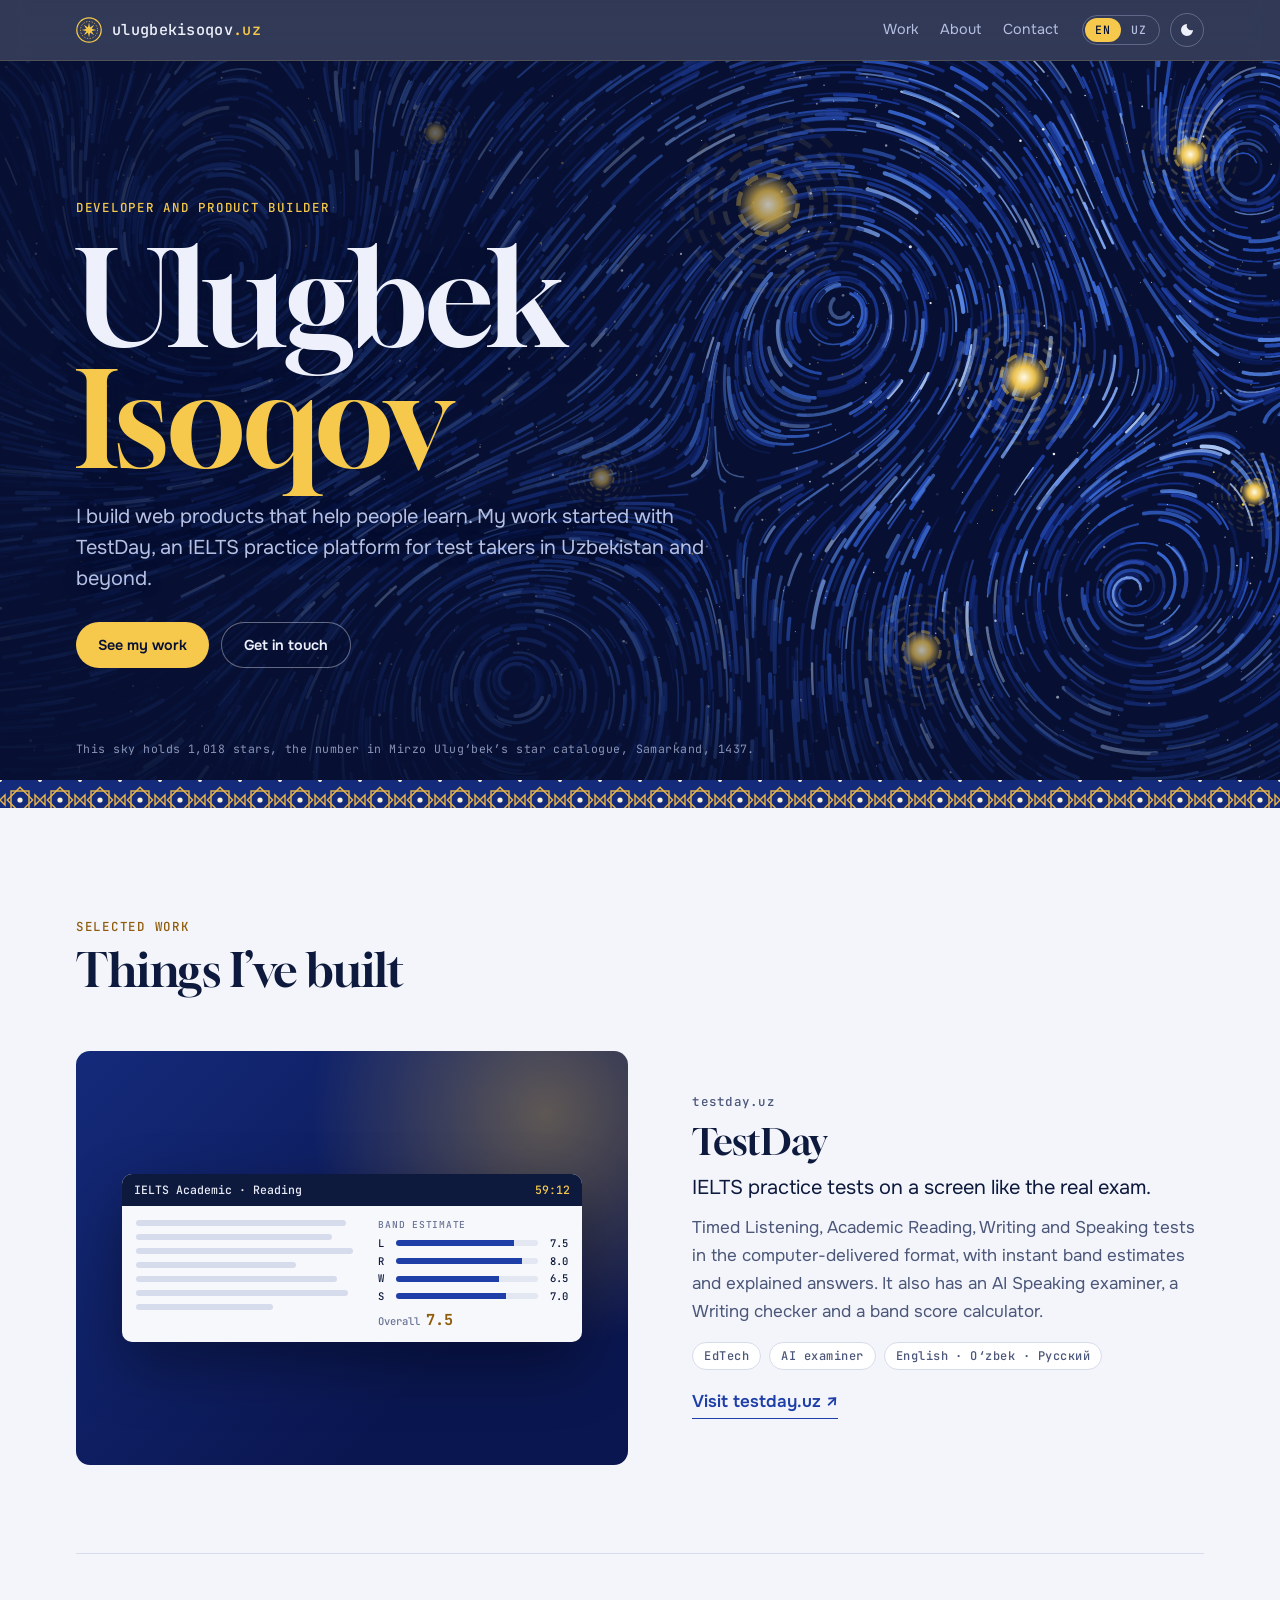
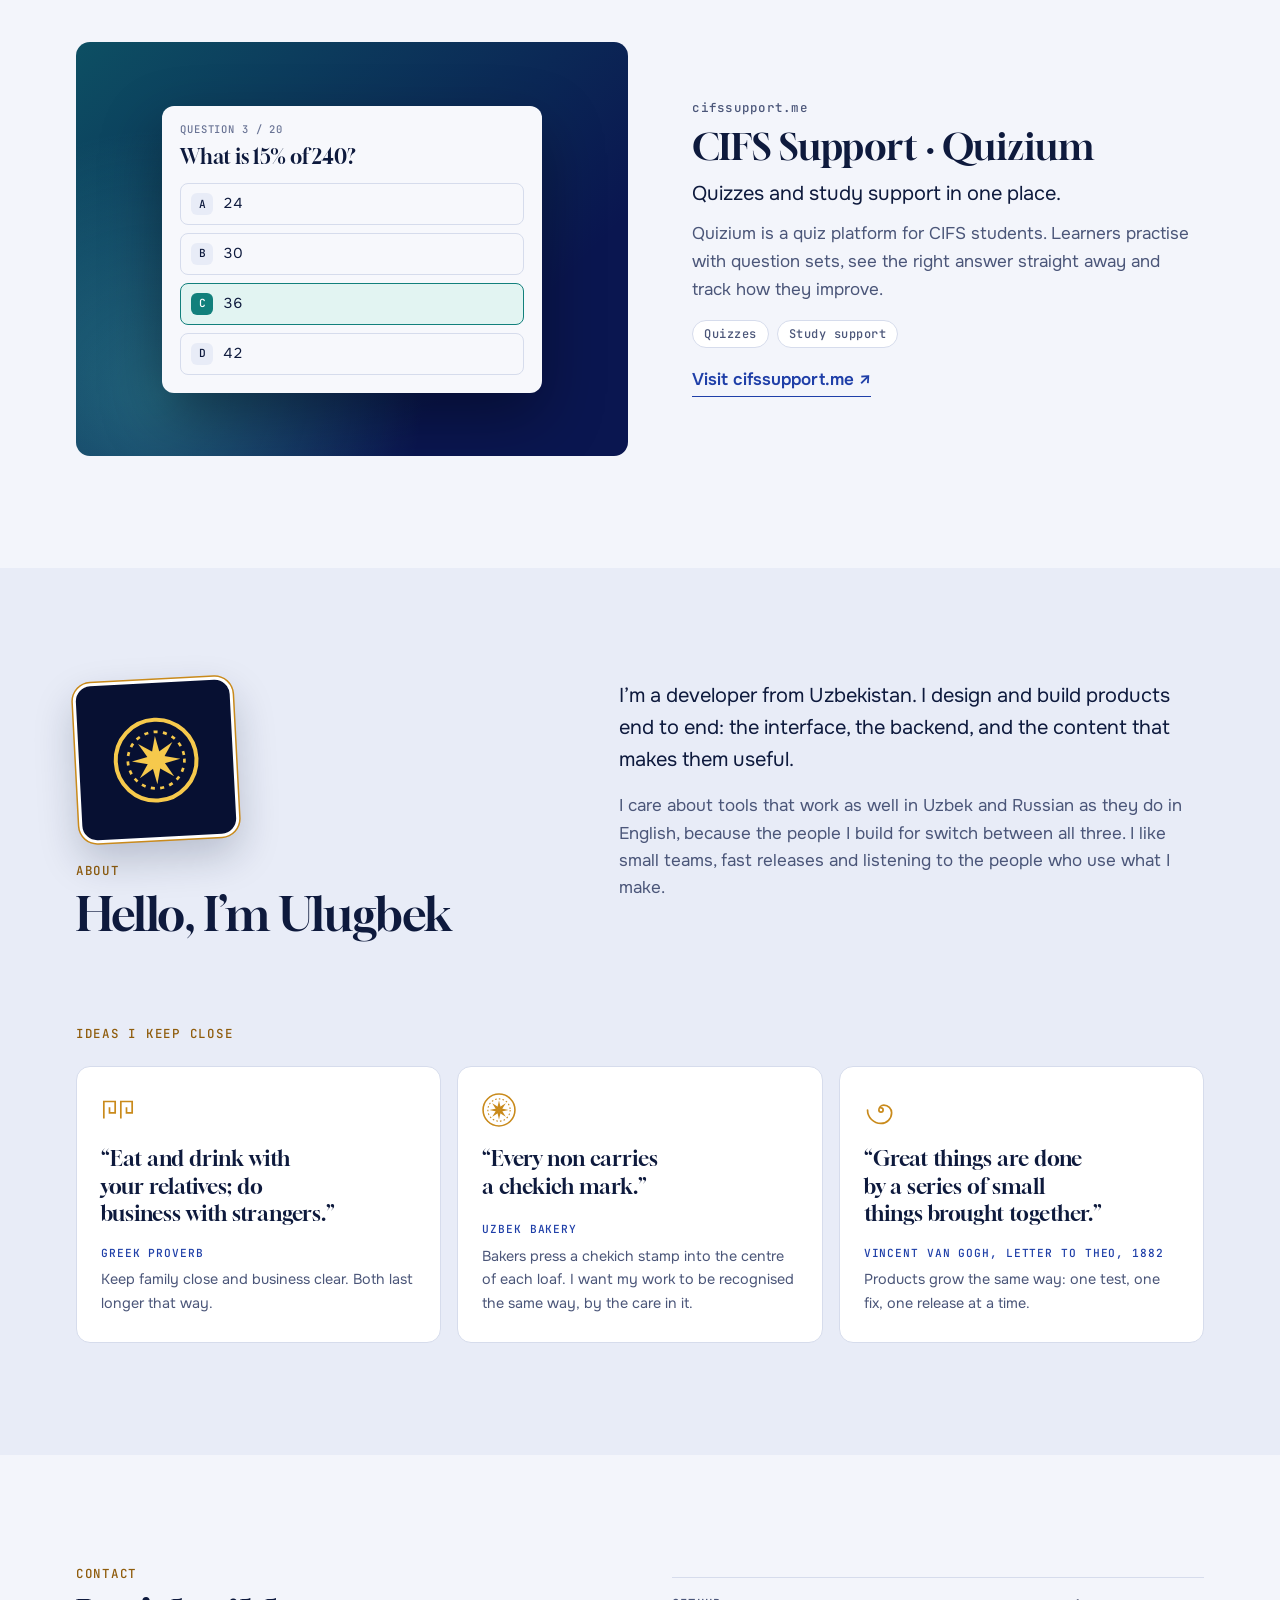
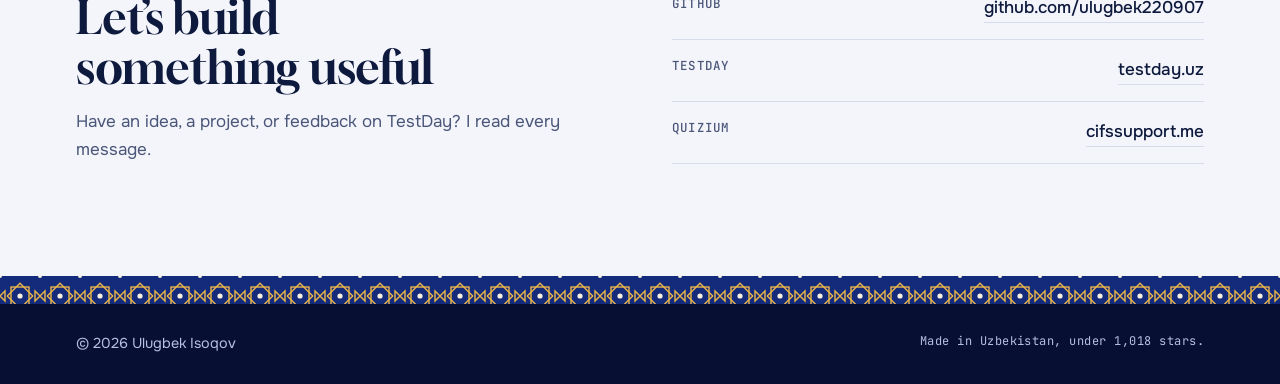
==== index.html @ d910e98d "Build personal website for ulugbekisoqov.uz Static site with a painted night-sky hero (1,018 stars, " ====
<!doctype html>
<html lang="en">
<head>
  <meta charset="utf-8">
  <meta name="viewport" content="width=device-width, initial-scale=1, viewport-fit=cover">
  <title>Ulugbek Isoqov</title>
  <meta name="description" content="Ulugbek Isoqov builds web products that help people learn, including TestDay, an IELTS practice platform in English, Uzbek and Russian.">
  <link rel="canonical" href="https://ulugbekisoqov.uz/">
  <meta name="theme-color" content="#081033">

  <meta property="og:type" content="website">
  <meta property="og:url" content="https://ulugbekisoqov.uz/">
  <meta property="og:title" content="Ulugbek Isoqov">
  <meta property="og:description" content="I build web products that help people learn.">
  <meta property="og:image" content="https://ulugbekisoqov.uz/og.jpg">
  <meta property="og:image:width" content="1200">
  <meta property="og:image:height" content="630">
  <meta name="twitter:card" content="summary_large_image">

  <link rel="icon" href="/favicon.svg" type="image/svg+xml">
  <link rel="apple-touch-icon" href="/apple-touch-icon.png">

  <link rel="preconnect" href="https://fonts.googleapis.com">
  <link rel="preconnect" href="https://fonts.gstatic.com" crossorigin>
  <link rel="stylesheet" href="https://fonts.googleapis.com/css2?family=Gloock&family=Onest:wght@400;500;600&family=JetBrains+Mono:wght@400;500&display=swap">
  <link rel="stylesheet" href="/styles.css">

  <script>
    /* Apply saved theme and language before first paint */
    (function () {
      try {
        var t = localStorage.getItem('theme');
        if (t === 'light' || t === 'dark') document.documentElement.setAttribute('data-theme', t);
      } catch (e) {}
    })();
  </script>

  <script type="application/ld+json">
  {
    "@context": "https://schema.org",
    "@type": "Person",
    "name": "Ulugbek Isoqov",
    "url": "https://ulugbekisoqov.uz/",
    "image": "https://ulugbekisoqov.uz/avatar.jpg",
    "sameAs": ["https://github.com/ulugbek220907", "https://testday.uz/"]
  }
  </script>
</head>
<body>
  <!-- Shared ornament: an eight-point Timurid star tile, reused by every band -->
  <svg width="0" height="0" style="position:absolute" aria-hidden="true" focusable="false">
    <defs>
      <pattern id="girih" width="40" height="40" patternUnits="userSpaceOnUse">
        <rect width="40" height="40" style="fill:var(--orn-bg)"/>
        <g style="fill:none;stroke:var(--orn-line);stroke-width:1.4">
          <rect x="11" y="11" width="18" height="18"/>
          <rect x="11" y="11" width="18" height="18" transform="rotate(45 20 20)"/>
          <path d="M0 20 L5 15 L5 25 Z M40 20 L35 15 L35 25 Z"/>
        </g>
        <circle cx="20" cy="20" r="2.6" style="fill:var(--orn-dot)"/>
        <circle cx="0" cy="0" r="2" style="fill:var(--orn-dot)"/>
        <circle cx="40" cy="0" r="2" style="fill:var(--orn-dot)"/>
        <circle cx="0" cy="40" r="2" style="fill:var(--orn-dot)"/>
        <circle cx="40" cy="40" r="2" style="fill:var(--orn-dot)"/>
      </pattern>
      <symbol id="rosette" viewBox="0 0 64 64">
        <circle cx="32" cy="32" r="30" fill="none" stroke="currentColor" stroke-width="3"/>
        <circle cx="32" cy="32" r="21" fill="none" stroke="currentColor" stroke-width="2" stroke-dasharray="3 4"/>
        <g fill="currentColor">
          <path d="M32 14 L35 27 L32 32 L29 27 Z"/>
          <path d="M32 14 L35 27 L32 32 L29 27 Z" transform="rotate(45 32 32)"/>
          <path d="M32 14 L35 27 L32 32 L29 27 Z" transform="rotate(90 32 32)"/>
          <path d="M32 14 L35 27 L32 32 L29 27 Z" transform="rotate(135 32 32)"/>
          <path d="M32 14 L35 27 L32 32 L29 27 Z" transform="rotate(180 32 32)"/>
          <path d="M32 14 L35 27 L32 32 L29 27 Z" transform="rotate(225 32 32)"/>
          <path d="M32 14 L35 27 L32 32 L29 27 Z" transform="rotate(270 32 32)"/>
          <path d="M32 14 L35 27 L32 32 L29 27 Z" transform="rotate(315 32 32)"/>
          <circle cx="32" cy="32" r="3"/>
        </g>
      </symbol>
    </defs>
  </svg>

  <a class="skip" href="#work" data-i18n="skip">Skip to content</a>

  <header class="topbar">
    <div class="wrap topbar-inner">
      <a class="brand" href="#top" aria-label="Ulugbek Isoqov, home">
        <svg class="brand-mark" aria-hidden="true"><use href="#rosette"/></svg>
        <span>ulugbekisoqov<span class="brand-tld">.uz</span></span>
      </a>
      <nav class="nav" aria-label="Main">
        <a href="#work" data-i18n="nav.work">Work</a>
        <a href="#about" data-i18n="nav.about">About</a>
        <a href="#contact" data-i18n="nav.contact">Contact</a>
      </nav>
      <div class="controls">
        <div class="lang" role="group" aria-label="Language">
          <button type="button" id="lang-en" data-lang="en" aria-pressed="true">EN</button>
          <button type="button" id="lang-uz" data-lang="uz" aria-pressed="false">UZ</button>
        </div>
        <button type="button" id="theme-toggle" class="theme-toggle" aria-label="Switch colour theme">
          <svg viewBox="0 0 24 24" aria-hidden="true"><path d="M12 3a9 9 0 1 0 9 9 7 7 0 0 1-9-9z"/></svg>
        </button>
      </div>
    </div>
  </header>

  <main id="top">
    <section class="hero" aria-labelledby="hero-name">
      <canvas id="sky" class="hero-sky" aria-hidden="true"></canvas>
      <div class="hero-veil" aria-hidden="true"></div>
      <div class="wrap hero-inner">
        <p class="eyebrow hero-eyebrow" data-i18n="hero.eyebrow">Developer and product builder</p>
        <h1 id="hero-name" class="hero-name">Ulugbek<br><span>Isoqov</span></h1>
        <p class="hero-lede" data-i18n="hero.lede">I build web products that help people learn. My work started with TestDay, an IELTS practice platform for test takers in Uzbekistan and beyond.</p>
        <div class="hero-actions">
          <a class="btn btn-gold" href="#work" data-i18n="hero.cta1">See my work</a>
          <a class="btn btn-ghost" href="#contact" data-i18n="hero.cta2">Get in touch</a>
        </div>
      </div>
      <p class="wrap hero-caption" data-i18n="hero.caption">This sky holds 1,018 stars, the number in Mirzo Ulug‘bek’s star catalogue, Samarkand, 1437.</p>
    </section>

    <svg class="band" aria-hidden="true"><rect width="100%" height="100%" fill="url(#girih)"/></svg>

    <section id="work" class="section" aria-labelledby="work-title">
      <div class="wrap">
        <header class="section-head">
          <p class="eyebrow" data-i18n="work.eyebrow">Selected work</p>
          <h2 id="work-title" data-i18n="work.title">Things I’ve built</h2>
        </header>

        <article class="project">
          <a class="project-visual visual-testday" href="https://testday.uz" target="_blank" rel="noopener" aria-label="Open testday.uz">
            <div class="mock" aria-hidden="true">
              <div class="mock-bar">
                <span>IELTS Academic · Reading</span>
                <span class="mock-timer">59:12</span>
              </div>
              <div class="mock-body">
                <div class="mock-passage">
                  <i style="width:92%"></i><i style="width:86%"></i><i style="width:95%"></i><i style="width:70%"></i>
                  <i style="width:88%"></i><i style="width:93%"></i><i style="width:60%"></i>
                </div>
                <div class="mock-bands">
                  <p class="mock-label">Band estimate</p>
                  <div class="band-row"><span>L</span><b style="--v:7.5"></b><em>7.5</em></div>
                  <div class="band-row"><span>R</span><b style="--v:8"></b><em>8.0</em></div>
                  <div class="band-row"><span>W</span><b style="--v:6.5"></b><em>6.5</em></div>
                  <div class="band-row"><span>S</span><b style="--v:7"></b><em>7.0</em></div>
                  <p class="mock-overall">Overall <strong>7.5</strong></p>
                </div>
              </div>
            </div>
          </a>
          <div class="project-text">
            <p class="project-domain">testday.uz</p>
            <h3>TestDay</h3>
            <p class="project-tagline" data-i18n="p1.tagline">IELTS practice tests on a screen like the real exam.</p>
            <p data-i18n="p1.body">Timed Listening, Academic Reading, Writing and Speaking tests in the computer-delivered format, with instant band estimates and explained answers. It also has an AI Speaking examiner, a Writing checker and a band score calculator.</p>
            <ul class="tags" aria-label="Highlights">
              <li data-i18n="p1.t1">EdTech</li>
              <li data-i18n="p1.t2">AI examiner</li>
              <li data-i18n="p1.t3">English · O‘zbek · Русский</li>
            </ul>
            <a class="link-arrow" href="https://testday.uz" target="_blank" rel="noopener"><span data-i18n="p1.link">Visit testday.uz</span> <span aria-hidden="true">↗</span></a>
          </div>
        </article>

        <article class="project">
          <a class="project-visual visual-quiz" href="https://cifssupport.me" target="_blank" rel="noopener" aria-label="Open cifssupport.me">
            <div class="quiz" aria-hidden="true">
              <p class="quiz-count">Question 3 / 20</p>
              <p class="quiz-q">What is 15% of 240?</p>
              <ol class="quiz-opts">
                <li><span>A</span>24</li>
                <li><span>B</span>30</li>
                <li class="is-right"><span>C</span>36</li>
                <li><span>D</span>42</li>
              </ol>
            </div>
          </a>
          <div class="project-text">
            <p class="project-domain">cifssupport.me</p>
            <h3>CIFS Support · Quizium</h3>
            <!-- EDIT: describe CIFS Support / Quizium in your own words -->
            <p class="project-tagline" data-i18n="p2.tagline">Quizzes and study support in one place.</p>
            <p data-i18n="p2.body">Quizium is a quiz platform for CIFS students. Learners practise with question sets, see the right answer straight away and track how they improve.</p>
            <ul class="tags" aria-label="Highlights">
              <li data-i18n="p2.t1">Quizzes</li>
              <li data-i18n="p2.t2">Study support</li>
            </ul>
            <a class="link-arrow" href="https://cifssupport.me" target="_blank" rel="noopener"><span data-i18n="p2.link">Visit cifssupport.me</span> <span aria-hidden="true">↗</span></a>
          </div>
        </article>
      </div>
    </section>

    <section id="about" class="section section-alt" aria-labelledby="about-title">
      <div class="wrap about">
        <header class="section-head">
          <!-- Profile picture: put the image in the repo root as avatar.jpg (square works best) -->
          <figure class="avatar">
            <img src="/avatar.jpg" alt="Ulugbek Isoqov’s profile picture: the King of Spades" width="160" height="160" loading="lazy" decoding="async" onerror="this.parentNode.classList.add('is-empty');this.remove()">
            <svg class="avatar-fallback" aria-hidden="true"><use href="#rosette"/></svg>
          </figure>
          <p class="eyebrow" data-i18n="about.eyebrow">About</p>
          <h2 id="about-title" data-i18n="about.title">Hello, I’m Ulugbek</h2>
        </header>
        <div class="about-body">
          <!-- EDIT: make this your own story -->
          <p data-i18n="about.p1">I’m a developer from Uzbekistan. I design and build products end to end: the interface, the backend, and the content that makes them useful.</p>
          <p data-i18n="about.p2">I care about tools that work as well in Uzbek and Russian as they do in English, because the people I build for switch between all three. I like small teams, fast releases and listening to the people who use what I make.</p>
        </div>
      </div>

      <div class="wrap">
        <h3 class="kept-title eyebrow" data-i18n="kept.title">Ideas I keep close</h3>
        <div class="kept">
          <figure class="note">
            <svg class="note-icon" viewBox="0 0 48 48" aria-hidden="true"><path d="M4 36 V12 H20 V28 H12 V20 M28 36 V12 H44 V28 H36 V20" fill="none" stroke="currentColor" stroke-width="2.4"/></svg>
            <blockquote data-i18n="kept.q1">“Eat and drink with your relatives; do business with strangers.”</blockquote>
            <figcaption><span class="note-src" data-i18n="kept.s1">Greek proverb</span><span data-i18n="kept.m1">Keep family close and business clear. Both last longer that way.</span></figcaption>
          </figure>
          <figure class="note">
            <svg class="note-icon" aria-hidden="true"><use href="#rosette"/></svg>
            <blockquote data-i18n="kept.q2">“Every non carries a chekich mark.”</blockquote>
            <figcaption><span class="note-src" data-i18n="kept.s2">Uzbek bakery</span><span data-i18n="kept.m2">Bakers press a chekich stamp into the centre of each loaf. I want my work to be recognised the same way, by the care in it.</span></figcaption>
          </figure>
          <figure class="note">
            <svg class="note-icon" viewBox="0 0 48 48" aria-hidden="true"><path d="M24 24 m0 -3 a3 3 0 1 1 -3 3 a7 7 0 0 1 7 -7 a11 11 0 0 1 11 11 a15 15 0 0 1 -15 15 a19 19 0 0 1 -19 -19" fill="none" stroke="currentColor" stroke-width="2.4" stroke-linecap="round"/></svg>
            <blockquote data-i18n="kept.q3">“Great things are done by a series of small things brought together.”</blockquote>
            <figcaption><span class="note-src" data-i18n="kept.s3">Vincent van Gogh, letter to Theo, 1882</span><span data-i18n="kept.m3">Products grow the same way: one test, one fix, one release at a time.</span></figcaption>
          </figure>
        </div>
      </div>
    </section>

    <section id="contact" class="section contact" aria-labelledby="contact-title">
      <div class="wrap contact-inner">
        <div>
          <p class="eyebrow" data-i18n="contact.eyebrow">Contact</p>
          <h2 id="contact-title" data-i18n="contact.title">Let’s build something useful</h2>
          <p class="contact-lede" data-i18n="contact.lede">Have an idea, a project, or feedback on TestDay? I read every message.</p>
        </div>
        <!-- EDIT: add Telegram / email / LinkedIn rows here, e.g.
             <li><span class="contact-k">Telegram</span><a href="https://t.me/your_handle" target="_blank" rel="noopener">@your_handle</a></li>
             <li><span class="contact-k">Email</span><a href="mailto:hello@ulugbekisoqov.uz">hello@ulugbekisoqov.uz</a></li> -->
        <ul class="contact-list">
          <li><span class="contact-k">GitHub</span><a href="https://github.com/ulugbek220907" target="_blank" rel="noopener">github.com/ulugbek220907</a></li>
          <li><span class="contact-k">TestDay</span><a href="https://testday.uz" target="_blank" rel="noopener">testday.uz</a></li>
          <li><span class="contact-k">Quizium</span><a href="https://cifssupport.me" target="_blank" rel="noopener">cifssupport.me</a></li>
        </ul>
      </div>
    </section>
  </main>

  <footer class="footer">
    <svg class="band" aria-hidden="true"><rect width="100%" height="100%" fill="url(#girih)"/></svg>
    <div class="wrap footer-inner">
      <p>© <span id="year">2026</span> Ulugbek Isoqov</p>
      <p class="footer-note" data-i18n="footer.note">Made in Uzbekistan, under 1,018 stars.</p>
    </div>
  </footer>

  <script src="/script.js" defer></script>
</body>
</html>
---- styles.css ----
/* Layout: a painted night-sky hero over Registan lapis, then calm tile-white
   pages ruled by girih ornament bands. One bold moment (the sky); the rest is quiet. */
:root {
  /* colour: light theme (tile white, lapis ink, saffron crust) */
  --paper: #f3f5fb;
  --surface: #ffffff;
  --ink: #0e1a3d;
  --ink-soft: #4b5679;
  --rule: #d6dcec;
  --lapis: #1f3fa8;
  --gold: #c98a1b;
  --gold-ink: #8f5c0c;
  --turq: #12807c;
  --alt: #e8ecf7;

  /* ornament band (lapis + gold in both themes) */
  --orn-bg: #142a7a;
  --orn-line: #e8b54a;
  --orn-dot: #f6f0dc;

  /* hero night sky: fixed in both themes */
  --night: #071032;
  --night-ink: #eef1fb;
  --night-soft: #b6c0e2;
  --star: #f6c94c;

  /* type */
  --f-display: "Gloock", "Iowan Old Style", "Palatino Linotype", Georgia, serif;
  --f-body: "Onest", system-ui, -apple-system, "Segoe UI", Roboto, sans-serif;
  --f-mono: "JetBrains Mono", ui-monospace, SFMono-Regular, Menlo, Consolas, monospace;

  /* scale */
  --t-xs: 0.78rem;
  --t-sm: 0.9rem;
  --t-md: 1.0625rem;
  --t-lg: 1.25rem;
  --t-xl: clamp(1.9rem, 1.2rem + 2.6vw, 2.9rem);
  --t-hero: clamp(3.4rem, 1.4rem + 9vw, 8.2rem);

  --gutter: max(16px, env(safe-area-inset-left, 0px));
  --gutter-r: max(16px, env(safe-area-inset-right, 0px));
  --radius: 14px;
  color-scheme: light;
}

@media (prefers-color-scheme: dark) {
  :root:not([data-theme="light"]) {
    --paper: #0a1029;
    --surface: #111a3c;
    --ink: #e9ecf7;
    --ink-soft: #a5afcd;
    --rule: #243058;
    --lapis: #8aa4ff;
    --gold: #f0b642;
    --gold-ink: #f0b642;
    --turq: #4cc6be;
    --alt: #0d1534;
    --orn-bg: #101f5e;
    color-scheme: dark;
  }
}
:root[data-theme="dark"] {
  --paper: #0a1029;
  --surface: #111a3c;
  --ink: #e9ecf7;
  --ink-soft: #a5afcd;
  --rule: #243058;
  --lapis: #8aa4ff;
  --gold: #f0b642;
  --gold-ink: #f0b642;
  --turq: #4cc6be;
  --alt: #0d1534;
  --orn-bg: #101f5e;
  color-scheme: dark;
}

*, *::before, *::after { box-sizing: border-box; }
html { scroll-behavior: smooth; -webkit-text-size-adjust: 100%; }
@media (prefers-reduced-motion: reduce) { html { scroll-behavior: auto; } }

body {
  margin: 0;
  background: var(--paper);
  color: var(--ink);
  font: 400 var(--t-md)/1.65 var(--f-body);
  -webkit-font-smoothing: antialiased;
  overflow-x: hidden;
}
img, svg, canvas { max-width: 100%; }
a { color: inherit; }
:focus-visible { outline: 2px solid var(--gold); outline-offset: 3px; border-radius: 4px; }
[hidden] { display: none !important; }

.wrap {
  width: 100%;
  max-width: 1160px;
  margin-inline: auto;
  padding-left: var(--gutter);
  padding-right: var(--gutter-r);
}

.skip {
  position: absolute; left: 12px; top: -60px; z-index: 50;
  background: var(--gold); color: var(--night);
  padding: 8px 14px; border-radius: 8px; text-decoration: none; font-weight: 600;
}
.skip:focus { top: 12px; }

.eyebrow {
  margin: 0;
  font: 500 var(--t-xs)/1.2 var(--f-mono);
  letter-spacing: 0.14em;
  text-transform: uppercase;
  color: var(--gold-ink);
}

/* ---------- top bar ---------- */
.topbar {
  position: sticky; top: 0; z-index: 20;
  background: color-mix(in srgb, var(--night) 82%, transparent);
  backdrop-filter: blur(12px) saturate(1.3);
  -webkit-backdrop-filter: blur(12px) saturate(1.3);
  color: var(--night-ink);
  border-bottom: 1px solid rgba(232, 181, 74, 0.18);
  padding-top: env(safe-area-inset-top, 0px);
}
.topbar-inner {
  display: flex; align-items: center; gap: 24px;
  min-height: 60px;
}
.brand {
  display: inline-flex; align-items: center; gap: 10px;
  text-decoration: none;
  font: 500 0.95rem/1 var(--f-mono);
  letter-spacing: 0.02em;
}
.brand-mark { width: 26px; height: 26px; color: var(--star); }
.brand-tld { color: var(--star); }
.nav { display: flex; gap: 22px; margin-left: auto; }
.nav a {
  text-decoration: none; font-size: var(--t-sm); color: var(--night-soft);
  transition: color .2s;
}
.nav a:hover { color: var(--night-ink); }
.controls { display: flex; align-items: center; gap: 10px; }
.lang {
  display: inline-flex; border: 1px solid rgba(182, 192, 226, 0.35);
  border-radius: 999px; padding: 2px;
}
.lang button {
  appearance: none; border: 0; background: transparent; color: var(--night-soft);
  font: 500 0.72rem/1 var(--f-mono); letter-spacing: 0.08em;
  padding: 6px 10px; border-radius: 999px; cursor: pointer;
}
.lang button[aria-pressed="true"] { background: var(--star); color: var(--night); }
.theme-toggle {
  appearance: none; border: 1px solid rgba(182, 192, 226, 0.35);
  background: transparent; color: var(--night-ink);
  width: 34px; height: 34px; border-radius: 50%;
  display: grid; place-items: center; cursor: pointer;
}
.theme-toggle svg { width: 16px; height: 16px; fill: currentColor; }
.theme-toggle:hover, .lang button:hover { color: var(--night-ink); }

@media (max-width: 720px) {
  .nav { display: none; }
  .controls { margin-left: auto; }
}

/* ---------- hero ---------- */
.hero {
  position: relative;
  overflow: hidden;
  background: var(--night);
  color: var(--night-ink);
  isolation: isolate;
}
.hero-sky {
  position: absolute; inset: 0; width: 100%; height: 100%;
  z-index: -2; display: block;
}
.hero-veil {
  position: absolute; inset: 0; z-index: -1;
  background:
    linear-gradient(90deg, rgba(7, 16, 50, 0.86) 0%, rgba(7, 16, 50, 0.55) 45%, rgba(7, 16, 50, 0) 75%),
    linear-gradient(0deg, rgba(7, 16, 50, 0.7) 0%, rgba(7, 16, 50, 0) 30%);
}
@media (max-width: 720px) {
  .hero-veil {
    background:
      linear-gradient(90deg, rgba(7, 16, 50, 0.82) 0%, rgba(7, 16, 50, 0.6) 100%),
      linear-gradient(0deg, rgba(7, 16, 50, 0.7) 0%, rgba(7, 16, 50, 0) 30%);
  }
}
.hero-inner {
  padding-top: clamp(64px, 11vw, 140px);
  padding-bottom: clamp(40px, 6vw, 72px);
  display: grid; gap: 22px;
  justify-items: start;
}
.hero-eyebrow { color: var(--star); }
.hero-name {
  margin: 0;
  font: 400 var(--t-hero)/0.92 var(--f-display);
  letter-spacing: -0.015em;
  text-wrap: balance;
  text-shadow: 0 2px 30px rgba(7, 16, 50, 0.6);
}
.hero-name span { color: var(--star); }
.hero-lede {
  margin: 0; max-width: 34em;
  font-size: var(--t-lg); line-height: 1.55;
  color: var(--night-soft);
  text-shadow: 0 1px 12px rgba(7, 16, 50, 0.8);
}
.hero-actions { display: flex; flex-wrap: wrap; gap: 12px; margin-top: 6px; }
.btn {
  display: inline-flex; align-items: center; justify-content: center;
  min-height: 46px; padding: 0 22px; border-radius: 999px;
  font: 600 var(--t-sm)/1 var(--f-body); text-decoration: none;
  transition: transform .2s ease, background-color .2s ease, border-color .2s;
}
.btn:hover { transform: translateY(-1px); }
.btn-gold { background: var(--star); color: var(--night); }
.btn-gold:hover { background: #ffd56a; }
.btn-ghost { border: 1px solid rgba(238, 241, 251, 0.4); color: var(--night-ink); background: rgba(7, 16, 50, 0.35); }
.btn-ghost:hover { border-color: var(--star); }
.hero-caption {
  margin-block: 0; padding-bottom: 22px;
  font: 400 0.72rem/1.5 var(--f-mono); letter-spacing: 0.04em;
  color: rgba(182, 192, 226, 0.75);
}

.band { display: block; width: 100%; height: 28px; }

/* ---------- sections ---------- */
.section { padding-block: clamp(64px, 9vw, 112px); }
.section-alt { background: var(--alt); }
.section-head { display: grid; gap: 10px; margin-bottom: clamp(36px, 5vw, 56px); }
.section-head h2, .contact h2 {
  margin: 0;
  font: 400 var(--t-xl)/1.08 var(--f-display);
  letter-spacing: -0.01em;
  text-wrap: balance;
}

/* ---------- projects ---------- */
.project {
  display: grid;
  grid-template-columns: minmax(0, 1.08fr) minmax(0, 1fr);
  gap: clamp(28px, 5vw, 64px);
  align-items: center;
}
.project + .project {
  margin-top: clamp(48px, 7vw, 88px);
  padding-top: clamp(48px, 7vw, 88px);
  border-top: 1px solid var(--rule);
}
@media (max-width: 820px) {
  .project { grid-template-columns: minmax(0, 1fr); }
}
.project-visual {
  display: grid; place-items: center;
  aspect-ratio: 4 / 3; max-width: 100%;
  border-radius: var(--radius);
  overflow: hidden; position: relative;
  text-decoration: none;
  padding: clamp(18px, 4vw, 40px);
  transition: transform .35s ease;
}
.project-visual:hover { transform: translateY(-3px); }
.visual-testday {
  background:
    radial-gradient(circle at 85% 15%, rgba(246, 201, 76, 0.35), transparent 40%),
    linear-gradient(135deg, #142a7a, #0a1650 70%);
}
.visual-quiz {
  background:
    radial-gradient(circle at 15% 85%, rgba(76, 198, 190, 0.35), transparent 45%),
    linear-gradient(135deg, #0d4f63, #0a1650 75%);
}
.project-text { min-width: 0; display: grid; gap: 12px; justify-items: start; }
.project-domain { margin: 0; font: 500 var(--t-xs)/1 var(--f-mono); letter-spacing: 0.1em; color: var(--lapis); }
.project-text h3 { margin: 0; font: 400 clamp(1.7rem, 1.3rem + 1.6vw, 2.3rem)/1.1 var(--f-display); }
.project-text p { margin: 0; max-width: 34em; color: var(--ink-soft); }
.project-text .project-tagline { color: var(--ink); font-size: var(--t-lg); line-height: 1.45; }
.tags { list-style: none; padding: 0; margin: 4px 0 0; display: flex; flex-wrap: wrap; gap: 8px; }
.tags li {
  font: 500 0.75rem/1 var(--f-mono); letter-spacing: 0.04em;
  padding: 7px 11px; border-radius: 999px;
  border: 1px solid var(--rule); color: var(--ink-soft); background: var(--surface);
}
.link-arrow {
  margin-top: 6px;
  font-weight: 600; text-decoration: none; color: var(--lapis);
  border-bottom: 1.5px solid currentColor; padding-bottom: 2px;
}
.link-arrow:hover { color: var(--gold-ink); }

/* TestDay illustration: an exam screen with band estimates on the 0 to 9 scale */
.mock {
  width: 100%; max-width: 460px;
  background: #f7f8fc; color: #0e1a3d;
  border-radius: 10px; overflow: hidden;
  box-shadow: 0 24px 60px rgba(0, 0, 0, 0.35);
  font-family: var(--f-body);
}
.mock-bar {
  display: flex; justify-content: space-between; gap: 8px;
  background: #0e1a3d; color: #e9ecf7;
  font: 500 clamp(0.6rem, 1.4vw, 0.72rem)/1 var(--f-mono);
  padding: 10px 12px;
}
.mock-timer { color: #f6c94c; font-variant-numeric: tabular-nums; }
.mock-body { display: grid; grid-template-columns: 1.2fr 1fr; gap: 14px; padding: 14px; }
.mock-passage { display: grid; gap: 8px; align-content: start; }
.mock-passage i { display: block; height: 6px; border-radius: 3px; background: #d6dcec; }
.mock-bands { display: grid; gap: 7px; align-content: start; }
.mock-label { margin: 0 0 2px; font: 500 0.6rem/1 var(--f-mono); letter-spacing: 0.08em; text-transform: uppercase; color: #6a7495; }
.band-row { display: grid; grid-template-columns: 12px 1fr 24px; align-items: center; gap: 6px; font: 500 0.66rem/1 var(--f-mono); }
.band-row b { height: 6px; border-radius: 3px; background: linear-gradient(90deg, #1f3fa8 calc(var(--v) / 9 * 100%), #e3e7f2 0); }
.band-row em { font-style: normal; text-align: right; font-variant-numeric: tabular-nums; }
.mock-overall { margin: 4px 0 0; font: 500 0.66rem/1 var(--f-mono); color: #6a7495; }
.mock-overall strong { color: #8f5c0c; font-size: 0.95rem; }

/* Quizium illustration */
.quiz {
  width: 100%; max-width: 380px;
  background: #f7f8fc; color: #0e1a3d;
  border-radius: 12px; padding: 18px;
  box-shadow: 0 24px 60px rgba(0, 0, 0, 0.35);
}
.quiz-count { margin: 0; font: 500 0.66rem/1 var(--f-mono); letter-spacing: 0.08em; text-transform: uppercase; color: #6a7495; }
.quiz-q { margin: 10px 0 14px; font: 400 1.25rem/1.25 var(--f-display); }
.quiz-opts { list-style: none; margin: 0; padding: 0; display: grid; gap: 8px; }
.quiz-opts li {
  display: flex; align-items: center; gap: 10px;
  padding: 8px 10px; border-radius: 8px; border: 1px solid #d6dcec;
  font-size: 0.9rem; font-variant-numeric: tabular-nums;
}
.quiz-opts span {
  display: grid; place-items: center; width: 22px; height: 22px; border-radius: 6px;
  background: #e8ecf7; font: 500 0.7rem/1 var(--f-mono);
}
.quiz-opts .is-right { border-color: #12807c; background: #e2f4f2; }
.quiz-opts .is-right span { background: #12807c; color: #fff; }

/* ---------- about ---------- */
.about {
  display: grid;
  grid-template-columns: minmax(0, 0.9fr) minmax(0, 1.1fr);
  gap: clamp(24px, 5vw, 64px);
  align-items: start;
}
.about .section-head { margin-bottom: 0; }
.about-body { display: grid; gap: 16px; font-size: var(--t-lg); line-height: 1.6; }
.about-body p { margin: 0; max-width: 36em; }
.about-body p + p { color: var(--ink-soft); font-size: var(--t-md); }
@media (max-width: 820px) { .about { grid-template-columns: minmax(0, 1fr); } }

.kept-title { margin: clamp(56px, 8vw, 88px) 0 24px; }
.kept {
  display: grid;
  grid-template-columns: repeat(3, minmax(0, 1fr));
  gap: 16px;
}
@media (max-width: 900px) { .kept { grid-template-columns: minmax(0, 1fr); } }
.note {
  margin: 0; min-width: 0;
  display: grid; grid-template-rows: auto 1fr auto; gap: 18px;
  padding: 26px 24px;
  background: var(--surface);
  border: 1px solid var(--rule);
  border-radius: var(--radius);
}
.note-icon { width: 34px; height: 34px; color: var(--gold); }
.note blockquote {
  margin: 0;
  font: 400 1.32rem/1.3 var(--f-display);
  text-wrap: balance;
}
.note figcaption { display: grid; gap: 8px; font-size: var(--t-sm); color: var(--ink-soft); }
.note-src { font: 500 0.7rem/1.3 var(--f-mono); letter-spacing: 0.08em; text-transform: uppercase; color: var(--lapis); }

/* Profile picture, held like a playing card */
.avatar {
  position: relative;
  margin: 0 0 14px;
  width: clamp(120px, 14vw, 160px);
  aspect-ratio: 1;
  max-width: 100%;
  border-radius: 18px;
  overflow: hidden;
  background: var(--night);
  border: 3px solid var(--surface);
  box-shadow: 0 0 0 1.5px var(--gold), 0 18px 40px rgba(14, 26, 61, 0.22);
  transform: rotate(-3deg);
  transition: transform .35s ease;
}
.avatar:hover { transform: rotate(0deg) translateY(-2px); }
.avatar img { display: block; width: 100%; height: 100%; object-fit: cover; object-position: 50% 20%; }
.avatar-fallback { display: none; }
.avatar.is-empty { display: grid; place-items: center; }
.avatar.is-empty .avatar-fallback { display: block; width: 56%; height: 56%; color: var(--star); }
@media (prefers-reduced-motion: reduce) { .avatar, .avatar:hover { transition: none; transform: rotate(-3deg); } }

/* ---------- contact ---------- */
.contact-inner {
  display: grid;
  grid-template-columns: minmax(0, 1fr) minmax(0, 1fr);
  gap: clamp(28px, 5vw, 64px);
  align-items: end;
}
@media (max-width: 820px) { .contact-inner { grid-template-columns: minmax(0, 1fr); } }
.contact h2 { margin-top: 10px; }
.contact-lede { margin: 16px 0 0; color: var(--ink-soft); max-width: 30em; }
.contact-list { list-style: none; margin: 0; padding: 0; border-top: 1px solid var(--rule); }
.contact-list li {
  display: flex; flex-wrap: wrap; justify-content: space-between; gap: 6px 16px;
  padding: 16px 0; border-bottom: 1px solid var(--rule);
}
.contact-k { font: 500 var(--t-xs)/1.6 var(--f-mono); letter-spacing: 0.1em; text-transform: uppercase; color: var(--ink-soft); }
.contact-list a { min-width: 0; overflow-wrap: anywhere; font-weight: 500; text-decoration: none; border-bottom: 1px solid var(--rule); }
.contact-list a:hover { color: var(--lapis); border-color: currentColor; }

/* ---------- footer ---------- */
.footer { background: var(--night); color: var(--night-soft); }
.footer-inner {
  display: flex; flex-wrap: wrap; justify-content: space-between; gap: 8px 24px;
  padding-block: 28px calc(28px + env(safe-area-inset-bottom, 0px));
  font-size: var(--t-sm);
}
.footer p { margin: 0; }
.footer-note { font-family: var(--f-mono); font-size: 0.75rem; letter-spacing: 0.04em; }

/* ---------- 404 ---------- */
.lost {
  min-height: 100svh;
  display: grid; place-items: center; text-align: center;
}
.lost .hero-inner { justify-items: center; }

@media (prefers-reduced-motion: reduce) {
  .btn, .project-visual { transition: none; }
  .btn:hover, .project-visual:hover { transform: none; }
}
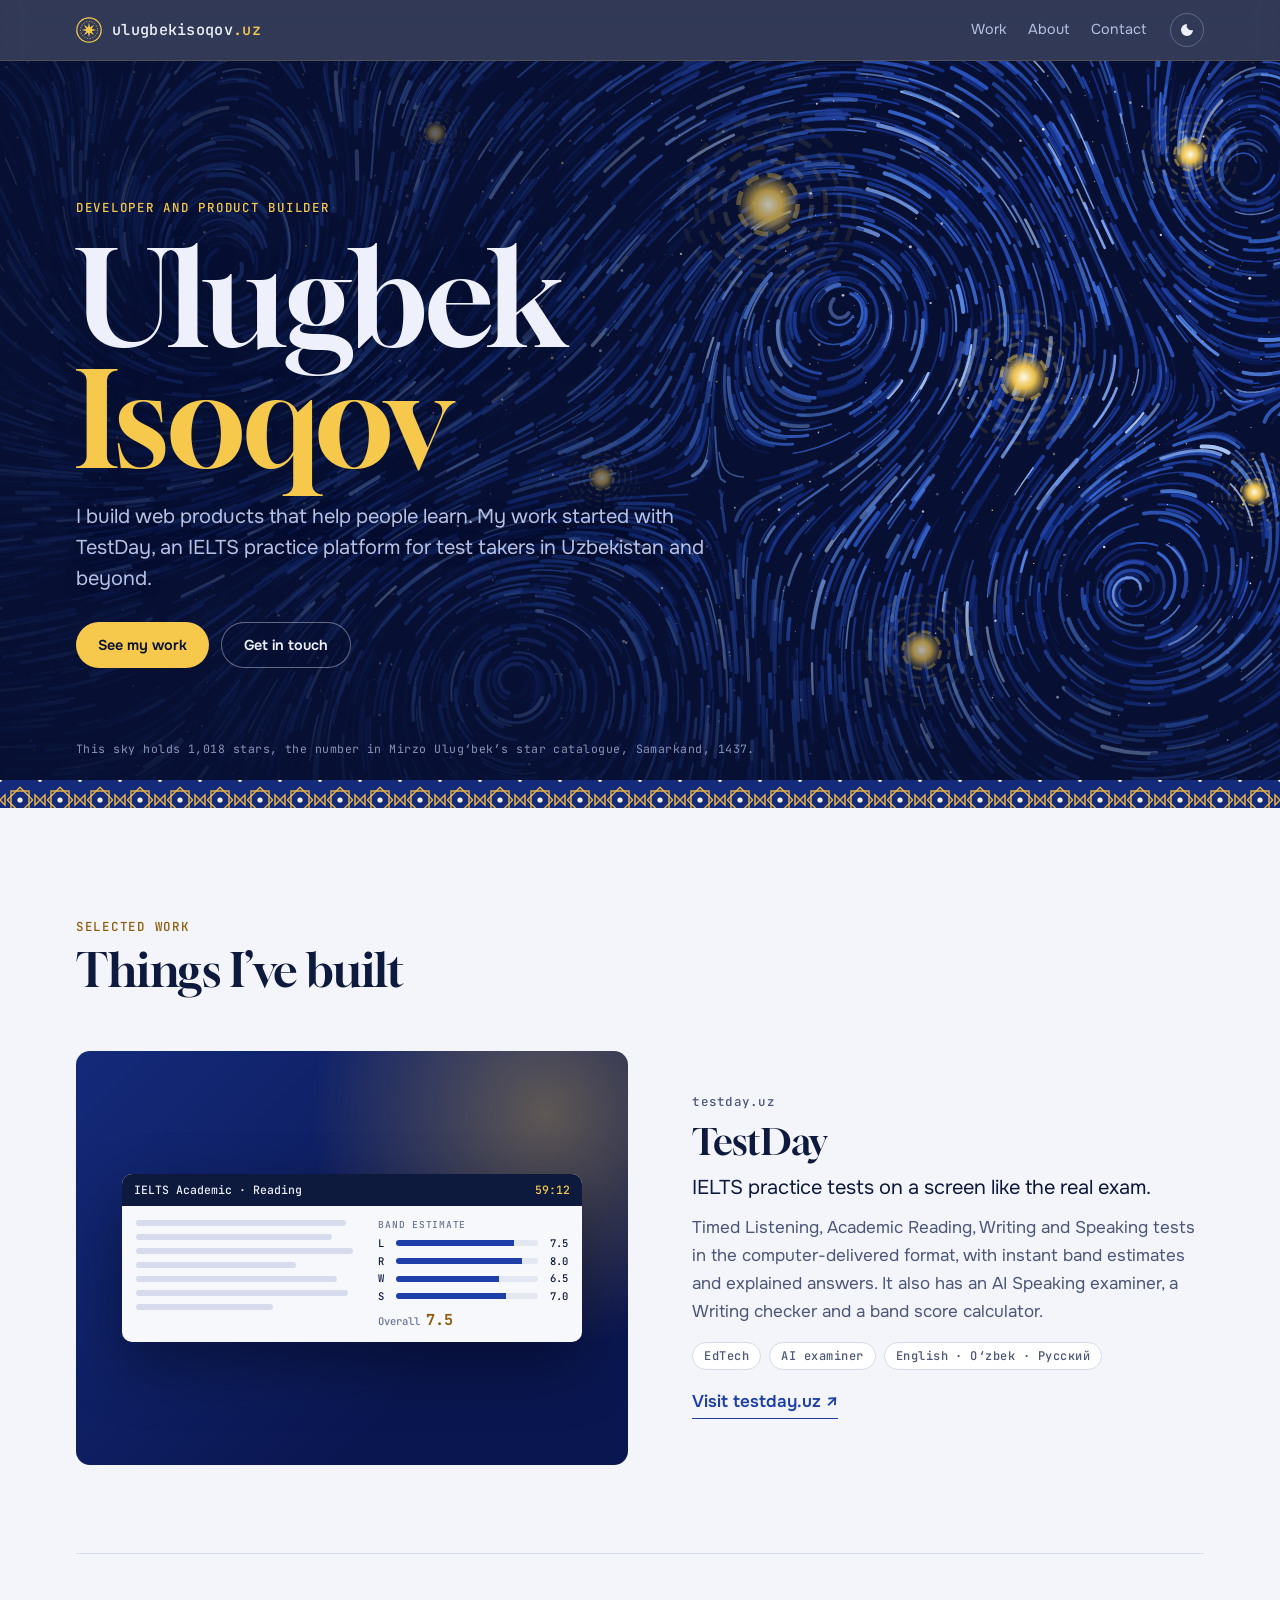
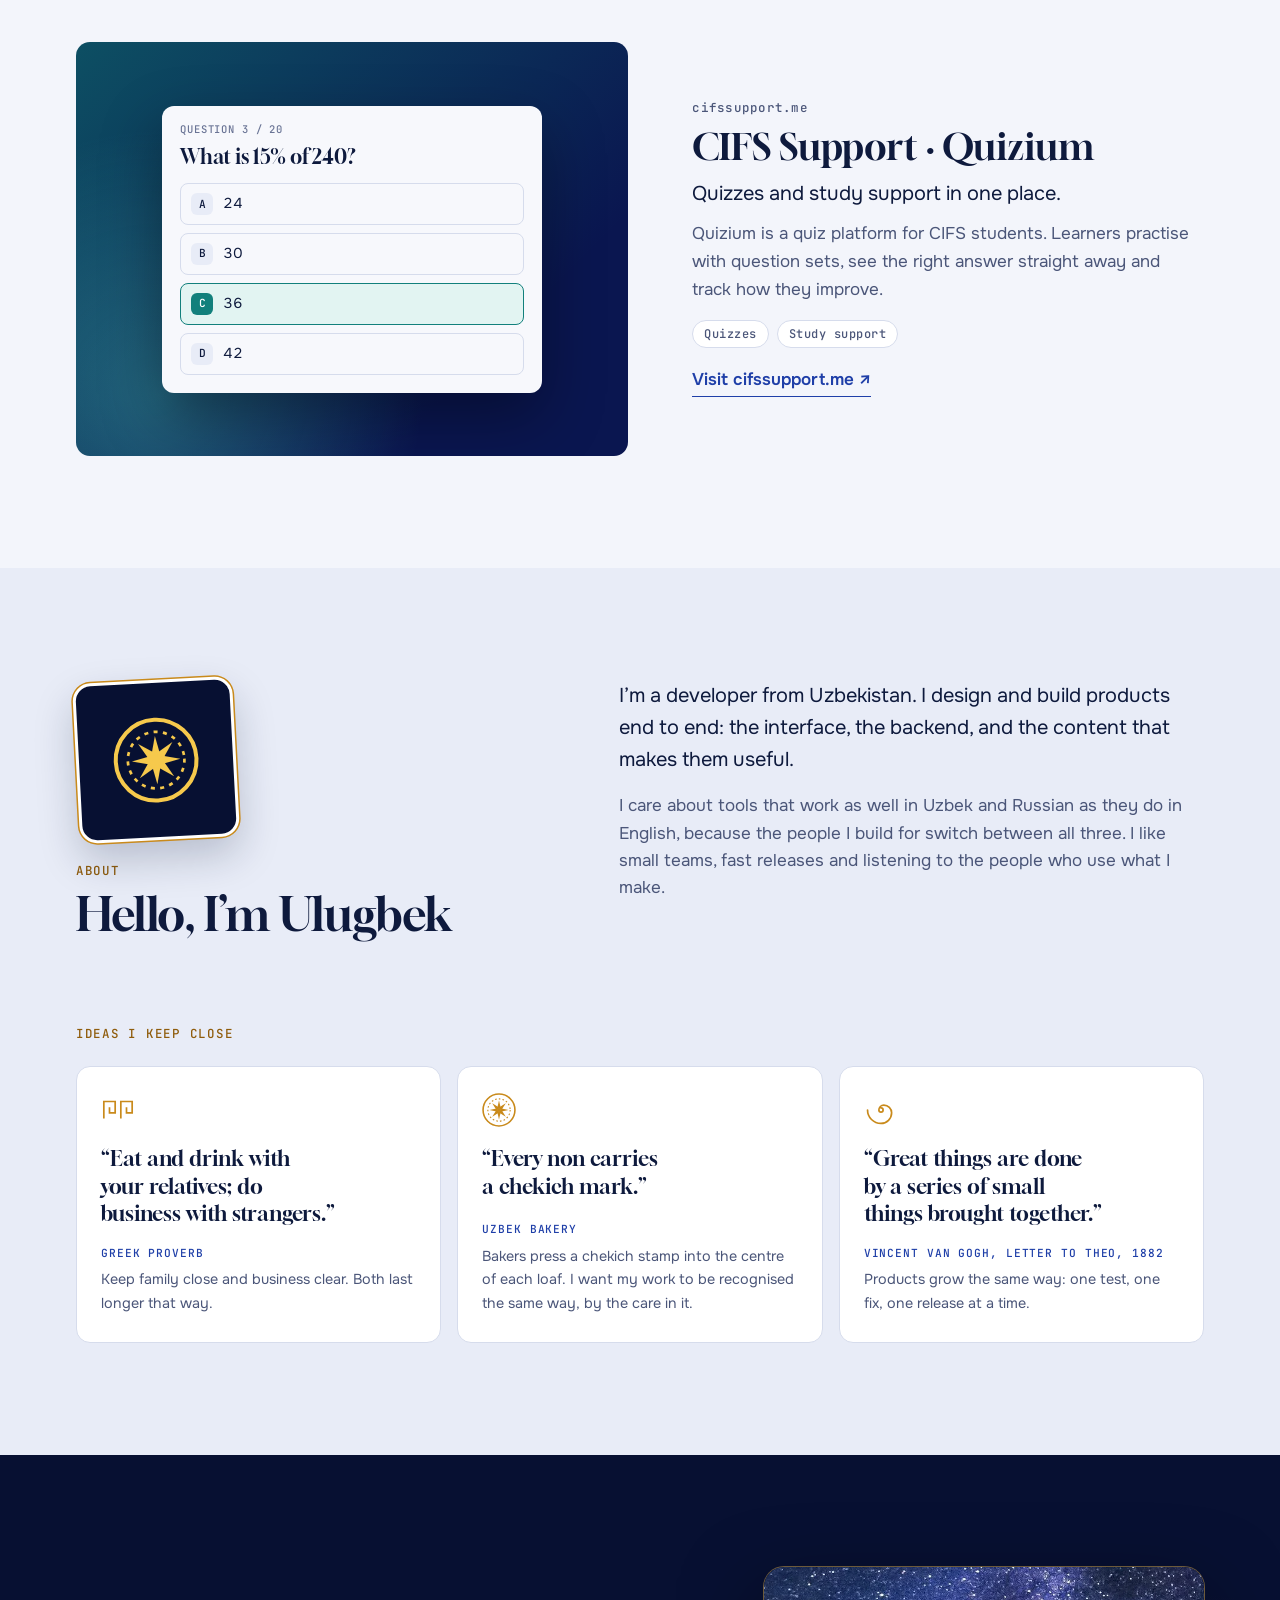
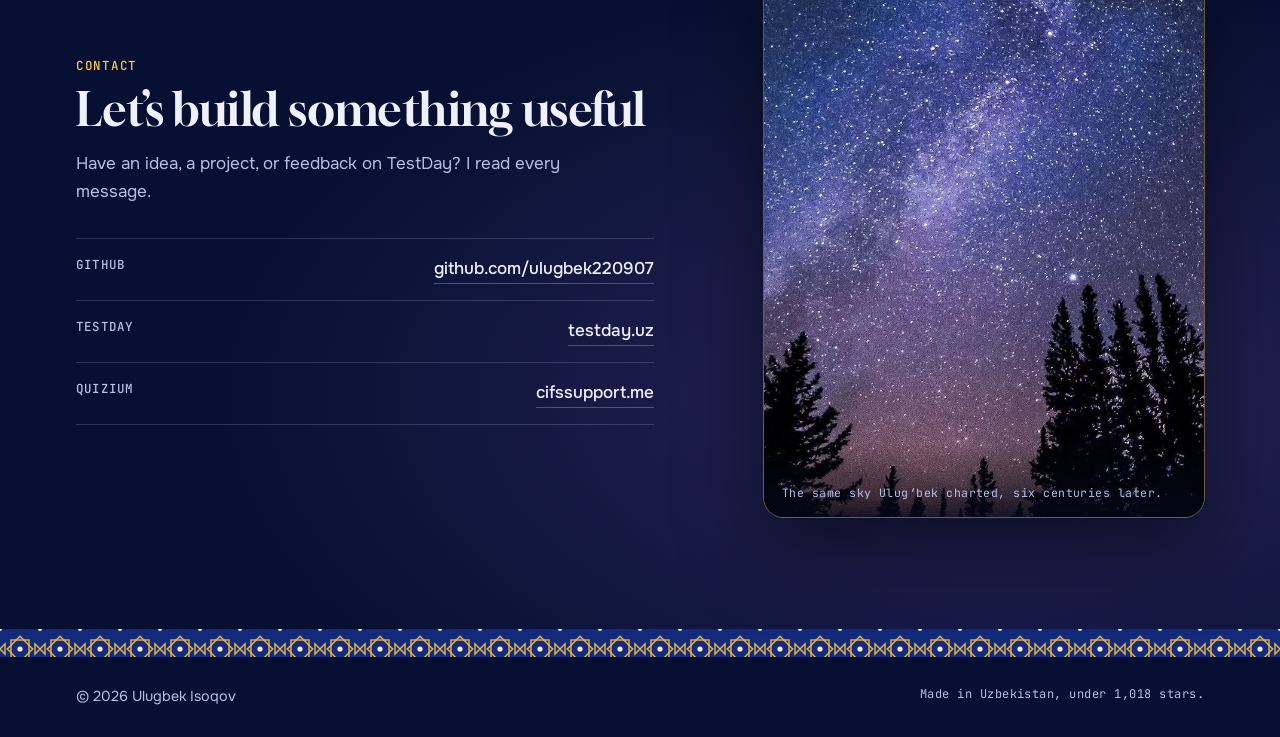
==== commit 0a423718: "Make site English-only and add night-sky photo to contact section Co-Authored-By: Claude Opus 5.5 <n" ====
--- a/index.html
+++ b/index.html
@@ -26,7 +26,7 @@
   <link rel="stylesheet" href="/styles.css">
 
   <script>
-    /* Apply saved theme and language before first paint */
+    /* Apply saved theme before first paint */
     (function () {
       try {
         var t = localStorage.getItem('theme');
@@ -81,7 +81,7 @@
     </defs>
   </svg>
 
-  <a class="skip" href="#work" data-i18n="skip">Skip to content</a>
+  <a class="skip" href="#work">Skip to content</a>
 
   <header class="topbar">
     <div class="wrap topbar-inner">
@@ -90,15 +90,11 @@
         <span>ulugbekisoqov<span class="brand-tld">.uz</span></span>
       </a>
       <nav class="nav" aria-label="Main">
-        <a href="#work" data-i18n="nav.work">Work</a>
-        <a href="#about" data-i18n="nav.about">About</a>
-        <a href="#contact" data-i18n="nav.contact">Contact</a>
+        <a href="#work">Work</a>
+        <a href="#about">About</a>
+        <a href="#contact">Contact</a>
       </nav>
       <div class="controls">
-        <div class="lang" role="group" aria-label="Language">
-          <button type="button" id="lang-en" data-lang="en" aria-pressed="true">EN</button>
-          <button type="button" id="lang-uz" data-lang="uz" aria-pressed="false">UZ</button>
-        </div>
         <button type="button" id="theme-toggle" class="theme-toggle" aria-label="Switch colour theme">
           <svg viewBox="0 0 24 24" aria-hidden="true"><path d="M12 3a9 9 0 1 0 9 9 7 7 0 0 1-9-9z"/></svg>
         </button>
@@ -111,15 +107,15 @@
       <canvas id="sky" class="hero-sky" aria-hidden="true"></canvas>
       <div class="hero-veil" aria-hidden="true"></div>
       <div class="wrap hero-inner">
-        <p class="eyebrow hero-eyebrow" data-i18n="hero.eyebrow">Developer and product builder</p>
+        <p class="eyebrow hero-eyebrow">Developer and product builder</p>
         <h1 id="hero-name" class="hero-name">Ulugbek<br><span>Isoqov</span></h1>
-        <p class="hero-lede" data-i18n="hero.lede">I build web products that help people learn. My work started with TestDay, an IELTS practice platform for test takers in Uzbekistan and beyond.</p>
+        <p class="hero-lede">I build web products that help people learn. My work started with TestDay, an IELTS practice platform for test takers in Uzbekistan and beyond.</p>
         <div class="hero-actions">
-          <a class="btn btn-gold" href="#work" data-i18n="hero.cta1">See my work</a>
-          <a class="btn btn-ghost" href="#contact" data-i18n="hero.cta2">Get in touch</a>
-        </div>
-      </div>
-      <p class="wrap hero-caption" data-i18n="hero.caption">This sky holds 1,018 stars, the number in Mirzo Ulug‘bek’s star catalogue, Samarkand, 1437.</p>
+          <a class="btn btn-gold" href="#work">See my work</a>
+          <a class="btn btn-ghost" href="#contact">Get in touch</a>
+        </div>
+      </div>
+      <p class="wrap hero-caption">This sky holds 1,018 stars, the number in Mirzo Ulug‘bek’s star catalogue, Samarkand, 1437.</p>
     </section>
 
     <svg class="band" aria-hidden="true"><rect width="100%" height="100%" fill="url(#girih)"/></svg>
@@ -127,8 +123,8 @@
     <section id="work" class="section" aria-labelledby="work-title">
       <div class="wrap">
         <header class="section-head">
-          <p class="eyebrow" data-i18n="work.eyebrow">Selected work</p>
-          <h2 id="work-title" data-i18n="work.title">Things I’ve built</h2>
+          <p class="eyebrow">Selected work</p>
+          <h2 id="work-title">Things I’ve built</h2>
         </header>
 
         <article class="project">
@@ -157,14 +153,14 @@
           <div class="project-text">
             <p class="project-domain">testday.uz</p>
             <h3>TestDay</h3>
-            <p class="project-tagline" data-i18n="p1.tagline">IELTS practice tests on a screen like the real exam.</p>
-            <p data-i18n="p1.body">Timed Listening, Academic Reading, Writing and Speaking tests in the computer-delivered format, with instant band estimates and explained answers. It also has an AI Speaking examiner, a Writing checker and a band score calculator.</p>
+            <p class="project-tagline">IELTS practice tests on a screen like the real exam.</p>
+            <p>Timed Listening, Academic Reading, Writing and Speaking tests in the computer-delivered format, with instant band estimates and explained answers. It also has an AI Speaking examiner, a Writing checker and a band score calculator.</p>
             <ul class="tags" aria-label="Highlights">
-              <li data-i18n="p1.t1">EdTech</li>
-              <li data-i18n="p1.t2">AI examiner</li>
-              <li data-i18n="p1.t3">English · O‘zbek · Русский</li>
+              <li>EdTech</li>
+              <li>AI examiner</li>
+              <li>English · O‘zbek · Русский</li>
             </ul>
-            <a class="link-arrow" href="https://testday.uz" target="_blank" rel="noopener"><span data-i18n="p1.link">Visit testday.uz</span> <span aria-hidden="true">↗</span></a>
+            <a class="link-arrow" href="https://testday.uz" target="_blank" rel="noopener"><span>Visit testday.uz</span> <span aria-hidden="true">↗</span></a>
           </div>
         </article>
 
@@ -185,13 +181,13 @@
             <p class="project-domain">cifssupport.me</p>
             <h3>CIFS Support · Quizium</h3>
             <!-- EDIT: describe CIFS Support / Quizium in your own words -->
-            <p class="project-tagline" data-i18n="p2.tagline">Quizzes and study support in one place.</p>
-            <p data-i18n="p2.body">Quizium is a quiz platform for CIFS students. Learners practise with question sets, see the right answer straight away and track how they improve.</p>
+            <p class="project-tagline">Quizzes and study support in one place.</p>
+            <p>Quizium is a quiz platform for CIFS students. Learners practise with question sets, see the right answer straight away and track how they improve.</p>
             <ul class="tags" aria-label="Highlights">
-              <li data-i18n="p2.t1">Quizzes</li>
-              <li data-i18n="p2.t2">Study support</li>
+              <li>Quizzes</li>
+              <li>Study support</li>
             </ul>
-            <a class="link-arrow" href="https://cifssupport.me" target="_blank" rel="noopener"><span data-i18n="p2.link">Visit cifssupport.me</span> <span aria-hidden="true">↗</span></a>
+            <a class="link-arrow" href="https://cifssupport.me" target="_blank" rel="noopener"><span>Visit cifssupport.me</span> <span aria-hidden="true">↗</span></a>
           </div>
         </article>
       </div>
@@ -205,53 +201,57 @@
             <img src="/avatar.jpg" alt="Ulugbek Isoqov’s profile picture: the King of Spades" width="160" height="160" loading="lazy" decoding="async" onerror="this.parentNode.classList.add('is-empty');this.remove()">
             <svg class="avatar-fallback" aria-hidden="true"><use href="#rosette"/></svg>
           </figure>
-          <p class="eyebrow" data-i18n="about.eyebrow">About</p>
-          <h2 id="about-title" data-i18n="about.title">Hello, I’m Ulugbek</h2>
+          <p class="eyebrow">About</p>
+          <h2 id="about-title">Hello, I’m Ulugbek</h2>
         </header>
         <div class="about-body">
           <!-- EDIT: make this your own story -->
-          <p data-i18n="about.p1">I’m a developer from Uzbekistan. I design and build products end to end: the interface, the backend, and the content that makes them useful.</p>
-          <p data-i18n="about.p2">I care about tools that work as well in Uzbek and Russian as they do in English, because the people I build for switch between all three. I like small teams, fast releases and listening to the people who use what I make.</p>
+          <p>I’m a developer from Uzbekistan. I design and build products end to end: the interface, the backend, and the content that makes them useful.</p>
+          <p>I care about tools that work as well in Uzbek and Russian as they do in English, because the people I build for switch between all three. I like small teams, fast releases and listening to the people who use what I make.</p>
         </div>
       </div>
 
       <div class="wrap">
-        <h3 class="kept-title eyebrow" data-i18n="kept.title">Ideas I keep close</h3>
+        <h3 class="kept-title eyebrow">Ideas I keep close</h3>
         <div class="kept">
           <figure class="note">
             <svg class="note-icon" viewBox="0 0 48 48" aria-hidden="true"><path d="M4 36 V12 H20 V28 H12 V20 M28 36 V12 H44 V28 H36 V20" fill="none" stroke="currentColor" stroke-width="2.4"/></svg>
-            <blockquote data-i18n="kept.q1">“Eat and drink with your relatives; do business with strangers.”</blockquote>
-            <figcaption><span class="note-src" data-i18n="kept.s1">Greek proverb</span><span data-i18n="kept.m1">Keep family close and business clear. Both last longer that way.</span></figcaption>
+            <blockquote>“Eat and drink with your relatives; do business with strangers.”</blockquote>
+            <figcaption><span class="note-src">Greek proverb</span><span>Keep family close and business clear. Both last longer that way.</span></figcaption>
           </figure>
           <figure class="note">
             <svg class="note-icon" aria-hidden="true"><use href="#rosette"/></svg>
-            <blockquote data-i18n="kept.q2">“Every non carries a chekich mark.”</blockquote>
-            <figcaption><span class="note-src" data-i18n="kept.s2">Uzbek bakery</span><span data-i18n="kept.m2">Bakers press a chekich stamp into the centre of each loaf. I want my work to be recognised the same way, by the care in it.</span></figcaption>
+            <blockquote>“Every non carries a chekich mark.”</blockquote>
+            <figcaption><span class="note-src">Uzbek bakery</span><span>Bakers press a chekich stamp into the centre of each loaf. I want my work to be recognised the same way, by the care in it.</span></figcaption>
           </figure>
           <figure class="note">
             <svg class="note-icon" viewBox="0 0 48 48" aria-hidden="true"><path d="M24 24 m0 -3 a3 3 0 1 1 -3 3 a7 7 0 0 1 7 -7 a11 11 0 0 1 11 11 a15 15 0 0 1 -15 15 a19 19 0 0 1 -19 -19" fill="none" stroke="currentColor" stroke-width="2.4" stroke-linecap="round"/></svg>
-            <blockquote data-i18n="kept.q3">“Great things are done by a series of small things brought together.”</blockquote>
-            <figcaption><span class="note-src" data-i18n="kept.s3">Vincent van Gogh, letter to Theo, 1882</span><span data-i18n="kept.m3">Products grow the same way: one test, one fix, one release at a time.</span></figcaption>
-          </figure>
-        </div>
-      </div>
-    </section>
-
-    <section id="contact" class="section contact" aria-labelledby="contact-title">
+            <blockquote>“Great things are done by a series of small things brought together.”</blockquote>
+            <figcaption><span class="note-src">Vincent van Gogh, letter to Theo, 1882</span><span>Products grow the same way: one test, one fix, one release at a time.</span></figcaption>
+          </figure>
+        </div>
+      </div>
+    </section>
+
+    <section id="contact" class="contact" aria-labelledby="contact-title">
       <div class="wrap contact-inner">
-        <div>
-          <p class="eyebrow" data-i18n="contact.eyebrow">Contact</p>
-          <h2 id="contact-title" data-i18n="contact.title">Let’s build something useful</h2>
-          <p class="contact-lede" data-i18n="contact.lede">Have an idea, a project, or feedback on TestDay? I read every message.</p>
-        </div>
-        <!-- EDIT: add Telegram / email / LinkedIn rows here, e.g.
-             <li><span class="contact-k">Telegram</span><a href="https://t.me/your_handle" target="_blank" rel="noopener">@your_handle</a></li>
-             <li><span class="contact-k">Email</span><a href="mailto:hello@ulugbekisoqov.uz">hello@ulugbekisoqov.uz</a></li> -->
-        <ul class="contact-list">
-          <li><span class="contact-k">GitHub</span><a href="https://github.com/ulugbek220907" target="_blank" rel="noopener">github.com/ulugbek220907</a></li>
-          <li><span class="contact-k">TestDay</span><a href="https://testday.uz" target="_blank" rel="noopener">testday.uz</a></li>
-          <li><span class="contact-k">Quizium</span><a href="https://cifssupport.me" target="_blank" rel="noopener">cifssupport.me</a></li>
-        </ul>
+        <div class="contact-text">
+          <p class="eyebrow">Contact</p>
+          <h2 id="contact-title">Let’s build something useful</h2>
+          <p class="contact-lede">Have an idea, a project, or feedback on TestDay? I read every message.</p>
+          <!-- EDIT: add Telegram / email / LinkedIn rows here, e.g.
+               <li><span class="contact-k">Telegram</span><a href="https://t.me/your_handle" target="_blank" rel="noopener">@your_handle</a></li>
+               <li><span class="contact-k">Email</span><a href="mailto:hello@ulugbekisoqov.uz">hello@ulugbekisoqov.uz</a></li> -->
+          <ul class="contact-list">
+            <li><span class="contact-k">GitHub</span><a href="https://github.com/ulugbek220907" target="_blank" rel="noopener">github.com/ulugbek220907</a></li>
+            <li><span class="contact-k">TestDay</span><a href="https://testday.uz" target="_blank" rel="noopener">testday.uz</a></li>
+            <li><span class="contact-k">Quizium</span><a href="https://cifssupport.me" target="_blank" rel="noopener">cifssupport.me</a></li>
+          </ul>
+        </div>
+        <figure class="contact-photo">
+          <img src="/night-sky.webp" alt="The Milky Way over a dark line of pine trees" width="736" height="1308" loading="lazy" decoding="async">
+          <figcaption>The same sky Ulug‘bek charted, six centuries later.</figcaption>
+        </figure>
       </div>
     </section>
   </main>
@@ -260,7 +260,7 @@
     <svg class="band" aria-hidden="true"><rect width="100%" height="100%" fill="url(#girih)"/></svg>
     <div class="wrap footer-inner">
       <p>© <span id="year">2026</span> Ulugbek Isoqov</p>
-      <p class="footer-note" data-i18n="footer.note">Made in Uzbekistan, under 1,018 stars.</p>
+      <p class="footer-note">Made in Uzbekistan, under 1,018 stars.</p>
     </div>
   </footer>
 
--- a/styles.css
+++ b/styles.css
@@ -143,16 +143,6 @@
 }
 .nav a:hover { color: var(--night-ink); }
 .controls { display: flex; align-items: center; gap: 10px; }
-.lang {
-  display: inline-flex; border: 1px solid rgba(182, 192, 226, 0.35);
-  border-radius: 999px; padding: 2px;
-}
-.lang button {
-  appearance: none; border: 0; background: transparent; color: var(--night-soft);
-  font: 500 0.72rem/1 var(--f-mono); letter-spacing: 0.08em;
-  padding: 6px 10px; border-radius: 999px; cursor: pointer;
-}
-.lang button[aria-pressed="true"] { background: var(--star); color: var(--night); }
 .theme-toggle {
   appearance: none; border: 1px solid rgba(182, 192, 226, 0.35);
   background: transparent; color: var(--night-ink);
@@ -160,7 +150,7 @@
   display: grid; place-items: center; cursor: pointer;
 }
 .theme-toggle svg { width: 16px; height: 16px; fill: currentColor; }
-.theme-toggle:hover, .lang button:hover { color: var(--night-ink); }
+.theme-toggle:hover { border-color: var(--star); }
 
 @media (max-width: 720px) {
   .nav { display: none; }
@@ -404,24 +394,54 @@
 .avatar.is-empty .avatar-fallback { display: block; width: 56%; height: 56%; color: var(--star); }
 @media (prefers-reduced-motion: reduce) { .avatar, .avatar:hover { transition: none; transform: rotate(-3deg); } }
 
-/* ---------- contact ---------- */
+/* ---------- contact: the real night sky closes the page ---------- */
+.contact {
+  padding-block: clamp(64px, 9vw, 112px);
+  background:
+    radial-gradient(ellipse at 78% 70%, rgba(124, 92, 190, 0.28), transparent 55%),
+    var(--night);
+  color: var(--night-ink);
+}
+.contact .eyebrow { color: var(--star); }
 .contact-inner {
   display: grid;
-  grid-template-columns: minmax(0, 1fr) minmax(0, 1fr);
-  gap: clamp(28px, 5vw, 64px);
-  align-items: end;
+  grid-template-columns: minmax(0, 1.1fr) minmax(0, 0.9fr);
+  gap: clamp(36px, 6vw, 80px);
+  align-items: center;
 }
 @media (max-width: 820px) { .contact-inner { grid-template-columns: minmax(0, 1fr); } }
+.contact-text { min-width: 0; }
 .contact h2 { margin-top: 10px; }
-.contact-lede { margin: 16px 0 0; color: var(--ink-soft); max-width: 30em; }
-.contact-list { list-style: none; margin: 0; padding: 0; border-top: 1px solid var(--rule); }
+.contact-lede { margin: 16px 0 32px; color: var(--night-soft); max-width: 30em; }
+.contact-list { list-style: none; margin: 0; padding: 0; border-top: 1px solid rgba(182, 192, 226, 0.22); }
 .contact-list li {
   display: flex; flex-wrap: wrap; justify-content: space-between; gap: 6px 16px;
-  padding: 16px 0; border-bottom: 1px solid var(--rule);
-}
-.contact-k { font: 500 var(--t-xs)/1.6 var(--f-mono); letter-spacing: 0.1em; text-transform: uppercase; color: var(--ink-soft); }
-.contact-list a { min-width: 0; overflow-wrap: anywhere; font-weight: 500; text-decoration: none; border-bottom: 1px solid var(--rule); }
-.contact-list a:hover { color: var(--lapis); border-color: currentColor; }
+  padding: 16px 0; border-bottom: 1px solid rgba(182, 192, 226, 0.22);
+}
+.contact-k { font: 500 var(--t-xs)/1.6 var(--f-mono); letter-spacing: 0.1em; text-transform: uppercase; color: var(--night-soft); }
+.contact-list a { min-width: 0; overflow-wrap: anywhere; font-weight: 500; text-decoration: none; border-bottom: 1px solid rgba(182, 192, 226, 0.35); }
+.contact-list a:hover { color: var(--star); border-color: currentColor; }
+
+.contact-photo {
+  position: relative;
+  margin: 0;
+  width: 100%;
+  max-width: 440px;
+  justify-self: end;
+  aspect-ratio: 4 / 5;
+  border-radius: 20px;
+  overflow: hidden;
+  box-shadow: 0 0 0 1px rgba(232, 181, 74, 0.45), 0 30px 80px rgba(0, 0, 0, 0.5);
+}
+@media (max-width: 820px) { .contact-photo { justify-self: stretch; max-width: none; } }
+.contact-photo img { display: block; width: 100%; height: 100%; object-fit: cover; object-position: 50% 62%; }
+.contact-photo figcaption {
+  position: absolute; left: 0; right: 0; bottom: 0;
+  padding: 40px 18px 16px;
+  background: linear-gradient(0deg, rgba(4, 8, 24, 0.85), rgba(4, 8, 24, 0));
+  font: 400 0.72rem/1.5 var(--f-mono); letter-spacing: 0.04em;
+  color: var(--night-soft);
+}
 
 /* ---------- footer ---------- */
 .footer { background: var(--night); color: var(--night-soft); }
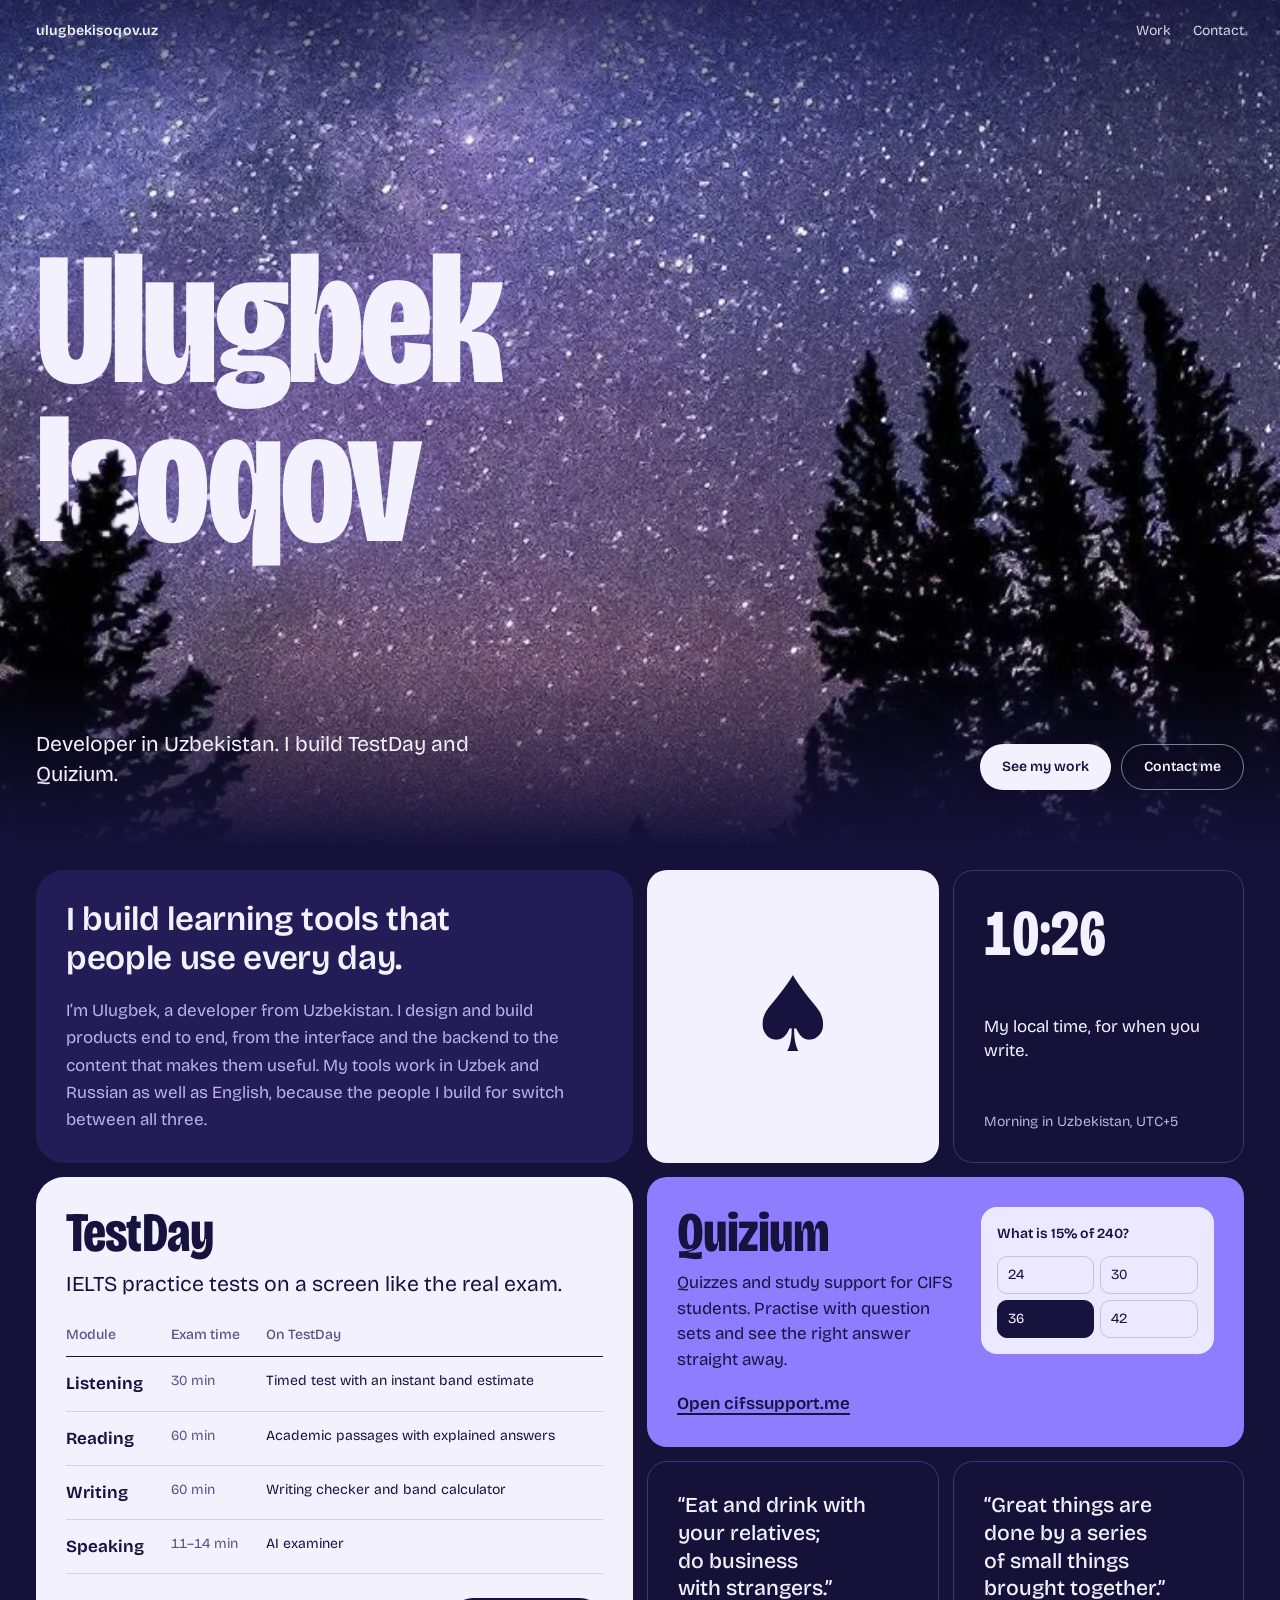
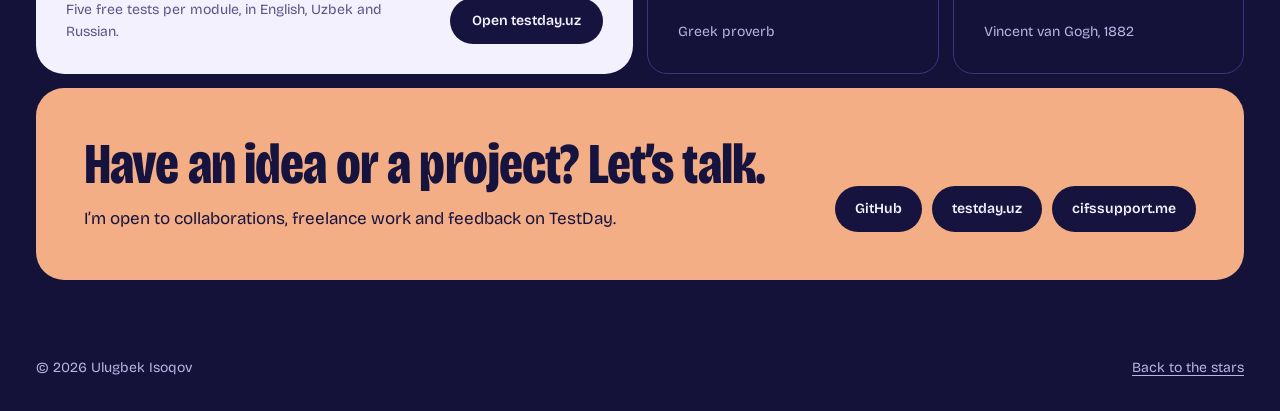
==== commit 6681a673: "Redesign as bento grid with Milky Way hero Name rises behind pine trees cut from the photo, bento ti" ====
--- a/index.html
+++ b/index.html
@@ -4,14 +4,14 @@
   <meta charset="utf-8">
   <meta name="viewport" content="width=device-width, initial-scale=1, viewport-fit=cover">
   <title>Ulugbek Isoqov</title>
-  <meta name="description" content="Ulugbek Isoqov builds web products that help people learn, including TestDay, an IELTS practice platform in English, Uzbek and Russian.">
+  <meta name="description" content="Ulugbek Isoqov builds learning tools, including TestDay, an IELTS practice platform in English, Uzbek and Russian.">
   <link rel="canonical" href="https://ulugbekisoqov.uz/">
-  <meta name="theme-color" content="#081033">
+  <meta name="theme-color" content="#15123a">
 
   <meta property="og:type" content="website">
   <meta property="og:url" content="https://ulugbekisoqov.uz/">
   <meta property="og:title" content="Ulugbek Isoqov">
-  <meta property="og:description" content="I build web products that help people learn.">
+  <meta property="og:description" content="I build learning tools that people use every day.">
   <meta property="og:image" content="https://ulugbekisoqov.uz/og.jpg">
   <meta property="og:image:width" content="1200">
   <meta property="og:image:height" content="630">
@@ -19,21 +19,13 @@
 
   <link rel="icon" href="/favicon.svg" type="image/svg+xml">
   <link rel="apple-touch-icon" href="/apple-touch-icon.png">
+  <link rel="preload" as="image" href="/night-sky.webp">
+  <link rel="preload" as="image" href="/trees.webp">
 
   <link rel="preconnect" href="https://fonts.googleapis.com">
   <link rel="preconnect" href="https://fonts.gstatic.com" crossorigin>
-  <link rel="stylesheet" href="https://fonts.googleapis.com/css2?family=Gloock&family=Onest:wght@400;500;600&family=JetBrains+Mono:wght@400;500&display=swap">
+  <link rel="stylesheet" href="https://fonts.googleapis.com/css2?family=Bricolage+Grotesque:opsz,wdth,wght@12..96,75..100,300..800&display=swap">
   <link rel="stylesheet" href="/styles.css">
-
-  <script>
-    /* Apply saved theme before first paint */
-    (function () {
-      try {
-        var t = localStorage.getItem('theme');
-        if (t === 'light' || t === 'dark') document.documentElement.setAttribute('data-theme', t);
-      } catch (e) {}
-    })();
-  </script>
 
   <script type="application/ld+json">
   {
@@ -47,221 +39,122 @@
   </script>
 </head>
 <body>
-  <!-- Shared ornament: an eight-point Timurid star tile, reused by every band -->
-  <svg width="0" height="0" style="position:absolute" aria-hidden="true" focusable="false">
-    <defs>
-      <pattern id="girih" width="40" height="40" patternUnits="userSpaceOnUse">
-        <rect width="40" height="40" style="fill:var(--orn-bg)"/>
-        <g style="fill:none;stroke:var(--orn-line);stroke-width:1.4">
-          <rect x="11" y="11" width="18" height="18"/>
-          <rect x="11" y="11" width="18" height="18" transform="rotate(45 20 20)"/>
-          <path d="M0 20 L5 15 L5 25 Z M40 20 L35 15 L35 25 Z"/>
-        </g>
-        <circle cx="20" cy="20" r="2.6" style="fill:var(--orn-dot)"/>
-        <circle cx="0" cy="0" r="2" style="fill:var(--orn-dot)"/>
-        <circle cx="40" cy="0" r="2" style="fill:var(--orn-dot)"/>
-        <circle cx="0" cy="40" r="2" style="fill:var(--orn-dot)"/>
-        <circle cx="40" cy="40" r="2" style="fill:var(--orn-dot)"/>
-      </pattern>
-      <symbol id="rosette" viewBox="0 0 64 64">
-        <circle cx="32" cy="32" r="30" fill="none" stroke="currentColor" stroke-width="3"/>
-        <circle cx="32" cy="32" r="21" fill="none" stroke="currentColor" stroke-width="2" stroke-dasharray="3 4"/>
-        <g fill="currentColor">
-          <path d="M32 14 L35 27 L32 32 L29 27 Z"/>
-          <path d="M32 14 L35 27 L32 32 L29 27 Z" transform="rotate(45 32 32)"/>
-          <path d="M32 14 L35 27 L32 32 L29 27 Z" transform="rotate(90 32 32)"/>
-          <path d="M32 14 L35 27 L32 32 L29 27 Z" transform="rotate(135 32 32)"/>
-          <path d="M32 14 L35 27 L32 32 L29 27 Z" transform="rotate(180 32 32)"/>
-          <path d="M32 14 L35 27 L32 32 L29 27 Z" transform="rotate(225 32 32)"/>
-          <path d="M32 14 L35 27 L32 32 L29 27 Z" transform="rotate(270 32 32)"/>
-          <path d="M32 14 L35 27 L32 32 L29 27 Z" transform="rotate(315 32 32)"/>
-          <circle cx="32" cy="32" r="3"/>
-        </g>
-      </symbol>
-    </defs>
-  </svg>
-
   <a class="skip" href="#work">Skip to content</a>
 
-  <header class="topbar">
-    <div class="wrap topbar-inner">
-      <a class="brand" href="#top" aria-label="Ulugbek Isoqov, home">
-        <svg class="brand-mark" aria-hidden="true"><use href="#rosette"/></svg>
-        <span>ulugbekisoqov<span class="brand-tld">.uz</span></span>
-      </a>
-      <nav class="nav" aria-label="Main">
+  <header class="hero">
+    <div class="scene" aria-hidden="true">
+      <img class="scene-layer" src="/night-sky.webp" alt="" width="736" height="1308" fetchpriority="high">
+      <p class="hero-name">Ulugbek<br>Isoqov</p>
+      <img class="scene-layer scene-trees" src="/trees.webp" alt="" width="736" height="1308">
+    </div>
+
+    <nav class="top wrap" aria-label="Main">
+      <a class="top-home" href="/">ulugbekisoqov.uz</a>
+      <div class="top-links">
         <a href="#work">Work</a>
-        <a href="#about">About</a>
         <a href="#contact">Contact</a>
-      </nav>
-      <div class="controls">
-        <button type="button" id="theme-toggle" class="theme-toggle" aria-label="Switch colour theme">
-          <svg viewBox="0 0 24 24" aria-hidden="true"><path d="M12 3a9 9 0 1 0 9 9 7 7 0 0 1-9-9z"/></svg>
-        </button>
+      </div>
+    </nav>
+
+    <div class="hero-foot wrap">
+      <h1 class="visually-hidden">Ulugbek Isoqov</h1>
+      <p class="hero-line">Developer in Uzbekistan. I build TestDay and Quizium.</p>
+      <div class="hero-actions">
+        <a class="btn btn-light" href="#work">See my work</a>
+        <a class="btn btn-clear" href="#contact">Contact me</a>
       </div>
     </div>
   </header>
 
-  <main id="top">
-    <section class="hero" aria-labelledby="hero-name">
-      <canvas id="sky" class="hero-sky" aria-hidden="true"></canvas>
-      <div class="hero-veil" aria-hidden="true"></div>
-      <div class="wrap hero-inner">
-        <p class="eyebrow hero-eyebrow">Developer and product builder</p>
-        <h1 id="hero-name" class="hero-name">Ulugbek<br><span>Isoqov</span></h1>
-        <p class="hero-lede">I build web products that help people learn. My work started with TestDay, an IELTS practice platform for test takers in Uzbekistan and beyond.</p>
-        <div class="hero-actions">
-          <a class="btn btn-gold" href="#work">See my work</a>
-          <a class="btn btn-ghost" href="#contact">Get in touch</a>
+  <main id="work" class="wrap">
+    <h2 class="visually-hidden">About me and my work</h2>
+    <div class="bento">
+
+      <section class="tile t-intro" aria-label="About">
+        <p class="intro-big">I build learning tools that people use every day.</p>
+        <!-- EDIT: make this your own story -->
+        <p class="intro-small">I’m Ulugbek, a developer from Uzbekistan. I design and build products end to end, from the interface and the backend to the content that makes them useful. My tools work in Uzbek and Russian as well as English, because the people I build for switch between all three.</p>
+      </section>
+
+      <figure class="tile t-avatar">
+        <!-- Profile picture: put a square image in the repo root as avatar.jpg -->
+        <img src="/avatar.jpg" alt="Ulugbek’s profile picture, the King of Spades" width="400" height="400" loading="lazy" decoding="async" onerror="this.parentNode.classList.add('is-empty');this.remove()">
+        <span class="avatar-fallback" aria-hidden="true">♠</span>
+      </figure>
+
+      <section class="tile t-clock" aria-label="My local time">
+        <p class="clock-time"><time id="clock">--:--</time></p>
+        <p class="clock-note">My local time, for when you write.</p>
+        <p class="clock-label"><span id="clock-part">Local time</span> in Uzbekistan, UTC+5</p>
+      </section>
+
+      <article class="tile t-testday">
+        <div class="tile-head">
+          <h3>TestDay</h3>
+          <p class="tile-lede">IELTS practice tests on a screen like the real exam.</p>
         </div>
-      </div>
-      <p class="wrap hero-caption">This sky holds 1,018 stars, the number in Mirzo Ulug‘bek’s star catalogue, Samarkand, 1437.</p>
-    </section>
+        <table class="modules">
+          <caption class="visually-hidden">What TestDay offers for each IELTS module</caption>
+          <thead>
+            <tr><th scope="col">Module</th><th scope="col">Exam time</th><th scope="col">On TestDay</th></tr>
+          </thead>
+          <tbody>
+            <tr><th scope="row">Listening</th><td>30 min</td><td>Timed test with an instant band estimate</td></tr>
+            <tr><th scope="row">Reading</th><td>60 min</td><td>Academic passages with explained answers</td></tr>
+            <tr><th scope="row">Writing</th><td>60 min</td><td>Writing checker and band calculator</td></tr>
+            <tr><th scope="row">Speaking</th><td>11–14 min</td><td>AI examiner</td></tr>
+          </tbody>
+        </table>
+        <div class="tile-foot">
+          <p>Five free tests per module, in English, Uzbek and Russian.</p>
+          <a class="btn btn-ink" href="https://testday.uz" target="_blank" rel="noopener">Open testday.uz</a>
+        </div>
+      </article>
 
-    <svg class="band" aria-hidden="true"><rect width="100%" height="100%" fill="url(#girih)"/></svg>
+      <article class="tile t-quiz">
+        <div class="tile-head">
+          <h3>Quizium</h3>
+          <!-- EDIT: describe CIFS Support / Quizium in your own words -->
+          <p class="tile-lede">Quizzes and study support for CIFS students. Practise with question sets and see the right answer straight away.</p>
+        </div>
+        <div class="quiz" aria-hidden="true">
+          <p>What is 15% of 240?</p>
+          <ul><li>24</li><li>30</li><li class="is-right">36</li><li>42</li></ul>
+        </div>
+        <a class="tile-link" href="https://cifssupport.me" target="_blank" rel="noopener">Open cifssupport.me</a>
+      </article>
 
-    <section id="work" class="section" aria-labelledby="work-title">
-      <div class="wrap">
-        <header class="section-head">
-          <p class="eyebrow">Selected work</p>
-          <h2 id="work-title">Things I’ve built</h2>
-        </header>
+      <figure class="tile t-quote t-proverb">
+        <blockquote>Eat and drink with your relatives; do business with strangers.</blockquote>
+        <figcaption>Greek proverb</figcaption>
+      </figure>
 
-        <article class="project">
-          <a class="project-visual visual-testday" href="https://testday.uz" target="_blank" rel="noopener" aria-label="Open testday.uz">
-            <div class="mock" aria-hidden="true">
-              <div class="mock-bar">
-                <span>IELTS Academic · Reading</span>
-                <span class="mock-timer">59:12</span>
-              </div>
-              <div class="mock-body">
-                <div class="mock-passage">
-                  <i style="width:92%"></i><i style="width:86%"></i><i style="width:95%"></i><i style="width:70%"></i>
-                  <i style="width:88%"></i><i style="width:93%"></i><i style="width:60%"></i>
-                </div>
-                <div class="mock-bands">
-                  <p class="mock-label">Band estimate</p>
-                  <div class="band-row"><span>L</span><b style="--v:7.5"></b><em>7.5</em></div>
-                  <div class="band-row"><span>R</span><b style="--v:8"></b><em>8.0</em></div>
-                  <div class="band-row"><span>W</span><b style="--v:6.5"></b><em>6.5</em></div>
-                  <div class="band-row"><span>S</span><b style="--v:7"></b><em>7.0</em></div>
-                  <p class="mock-overall">Overall <strong>7.5</strong></p>
-                </div>
-              </div>
-            </div>
-          </a>
-          <div class="project-text">
-            <p class="project-domain">testday.uz</p>
-            <h3>TestDay</h3>
-            <p class="project-tagline">IELTS practice tests on a screen like the real exam.</p>
-            <p>Timed Listening, Academic Reading, Writing and Speaking tests in the computer-delivered format, with instant band estimates and explained answers. It also has an AI Speaking examiner, a Writing checker and a band score calculator.</p>
-            <ul class="tags" aria-label="Highlights">
-              <li>EdTech</li>
-              <li>AI examiner</li>
-              <li>English · O‘zbek · Русский</li>
-            </ul>
-            <a class="link-arrow" href="https://testday.uz" target="_blank" rel="noopener"><span>Visit testday.uz</span> <span aria-hidden="true">↗</span></a>
-          </div>
-        </article>
+      <figure class="tile t-quote t-gogh">
+        <blockquote>Great things are done by a series of small things brought together.</blockquote>
+        <figcaption>Vincent van Gogh, 1882</figcaption>
+      </figure>
 
-        <article class="project">
-          <a class="project-visual visual-quiz" href="https://cifssupport.me" target="_blank" rel="noopener" aria-label="Open cifssupport.me">
-            <div class="quiz" aria-hidden="true">
-              <p class="quiz-count">Question 3 / 20</p>
-              <p class="quiz-q">What is 15% of 240?</p>
-              <ol class="quiz-opts">
-                <li><span>A</span>24</li>
-                <li><span>B</span>30</li>
-                <li class="is-right"><span>C</span>36</li>
-                <li><span>D</span>42</li>
-              </ol>
-            </div>
-          </a>
-          <div class="project-text">
-            <p class="project-domain">cifssupport.me</p>
-            <h3>CIFS Support · Quizium</h3>
-            <!-- EDIT: describe CIFS Support / Quizium in your own words -->
-            <p class="project-tagline">Quizzes and study support in one place.</p>
-            <p>Quizium is a quiz platform for CIFS students. Learners practise with question sets, see the right answer straight away and track how they improve.</p>
-            <ul class="tags" aria-label="Highlights">
-              <li>Quizzes</li>
-              <li>Study support</li>
-            </ul>
-            <a class="link-arrow" href="https://cifssupport.me" target="_blank" rel="noopener"><span>Visit cifssupport.me</span> <span aria-hidden="true">↗</span></a>
-          </div>
-        </article>
-      </div>
-    </section>
+      <section id="contact" class="tile t-contact" aria-labelledby="contact-title">
+        <div>
+          <h2 id="contact-title">Have an idea or a project? Let’s talk.</h2>
+          <p>I’m open to collaborations, freelance work and feedback on TestDay.</p>
+        </div>
+        <!-- EDIT: add Telegram / email / LinkedIn, e.g.
+             <li><a href="https://t.me/your_handle" target="_blank" rel="noopener">Telegram</a></li>
+             <li><a href="mailto:hello@ulugbekisoqov.uz">hello@ulugbekisoqov.uz</a></li> -->
+        <ul class="contact-links">
+          <li><a href="https://github.com/ulugbek220907" target="_blank" rel="noopener">GitHub</a></li>
+          <li><a href="https://testday.uz" target="_blank" rel="noopener">testday.uz</a></li>
+          <li><a href="https://cifssupport.me" target="_blank" rel="noopener">cifssupport.me</a></li>
+        </ul>
+      </section>
 
-    <section id="about" class="section section-alt" aria-labelledby="about-title">
-      <div class="wrap about">
-        <header class="section-head">
-          <!-- Profile picture: put the image in the repo root as avatar.jpg (square works best) -->
-          <figure class="avatar">
-            <img src="/avatar.jpg" alt="Ulugbek Isoqov’s profile picture: the King of Spades" width="160" height="160" loading="lazy" decoding="async" onerror="this.parentNode.classList.add('is-empty');this.remove()">
-            <svg class="avatar-fallback" aria-hidden="true"><use href="#rosette"/></svg>
-          </figure>
-          <p class="eyebrow">About</p>
-          <h2 id="about-title">Hello, I’m Ulugbek</h2>
-        </header>
-        <div class="about-body">
-          <!-- EDIT: make this your own story -->
-          <p>I’m a developer from Uzbekistan. I design and build products end to end: the interface, the backend, and the content that makes them useful.</p>
-          <p>I care about tools that work as well in Uzbek and Russian as they do in English, because the people I build for switch between all three. I like small teams, fast releases and listening to the people who use what I make.</p>
-        </div>
-      </div>
-
-      <div class="wrap">
-        <h3 class="kept-title eyebrow">Ideas I keep close</h3>
-        <div class="kept">
-          <figure class="note">
-            <svg class="note-icon" viewBox="0 0 48 48" aria-hidden="true"><path d="M4 36 V12 H20 V28 H12 V20 M28 36 V12 H44 V28 H36 V20" fill="none" stroke="currentColor" stroke-width="2.4"/></svg>
-            <blockquote>“Eat and drink with your relatives; do business with strangers.”</blockquote>
-            <figcaption><span class="note-src">Greek proverb</span><span>Keep family close and business clear. Both last longer that way.</span></figcaption>
-          </figure>
-          <figure class="note">
-            <svg class="note-icon" aria-hidden="true"><use href="#rosette"/></svg>
-            <blockquote>“Every non carries a chekich mark.”</blockquote>
-            <figcaption><span class="note-src">Uzbek bakery</span><span>Bakers press a chekich stamp into the centre of each loaf. I want my work to be recognised the same way, by the care in it.</span></figcaption>
-          </figure>
-          <figure class="note">
-            <svg class="note-icon" viewBox="0 0 48 48" aria-hidden="true"><path d="M24 24 m0 -3 a3 3 0 1 1 -3 3 a7 7 0 0 1 7 -7 a11 11 0 0 1 11 11 a15 15 0 0 1 -15 15 a19 19 0 0 1 -19 -19" fill="none" stroke="currentColor" stroke-width="2.4" stroke-linecap="round"/></svg>
-            <blockquote>“Great things are done by a series of small things brought together.”</blockquote>
-            <figcaption><span class="note-src">Vincent van Gogh, letter to Theo, 1882</span><span>Products grow the same way: one test, one fix, one release at a time.</span></figcaption>
-          </figure>
-        </div>
-      </div>
-    </section>
-
-    <section id="contact" class="contact" aria-labelledby="contact-title">
-      <div class="wrap contact-inner">
-        <div class="contact-text">
-          <p class="eyebrow">Contact</p>
-          <h2 id="contact-title">Let’s build something useful</h2>
-          <p class="contact-lede">Have an idea, a project, or feedback on TestDay? I read every message.</p>
-          <!-- EDIT: add Telegram / email / LinkedIn rows here, e.g.
-               <li><span class="contact-k">Telegram</span><a href="https://t.me/your_handle" target="_blank" rel="noopener">@your_handle</a></li>
-               <li><span class="contact-k">Email</span><a href="mailto:hello@ulugbekisoqov.uz">hello@ulugbekisoqov.uz</a></li> -->
-          <ul class="contact-list">
-            <li><span class="contact-k">GitHub</span><a href="https://github.com/ulugbek220907" target="_blank" rel="noopener">github.com/ulugbek220907</a></li>
-            <li><span class="contact-k">TestDay</span><a href="https://testday.uz" target="_blank" rel="noopener">testday.uz</a></li>
-            <li><span class="contact-k">Quizium</span><a href="https://cifssupport.me" target="_blank" rel="noopener">cifssupport.me</a></li>
-          </ul>
-        </div>
-        <figure class="contact-photo">
-          <img src="/night-sky.webp" alt="The Milky Way over a dark line of pine trees" width="736" height="1308" loading="lazy" decoding="async">
-          <figcaption>The same sky Ulug‘bek charted, six centuries later.</figcaption>
-        </figure>
-      </div>
-    </section>
+    </div>
   </main>
 
-  <footer class="footer">
-    <svg class="band" aria-hidden="true"><rect width="100%" height="100%" fill="url(#girih)"/></svg>
-    <div class="wrap footer-inner">
-      <p>© <span id="year">2026</span> Ulugbek Isoqov</p>
-      <p class="footer-note">Made in Uzbekistan, under 1,018 stars.</p>
-    </div>
+  <footer class="footer wrap">
+    <p>© <span id="year">2026</span> Ulugbek Isoqov</p>
+    <a href="#">Back to the stars</a>
   </footer>
 
   <script src="/script.js" defer></script>
--- a/styles.css
+++ b/styles.css
@@ -1,466 +1,337 @@
-/* Layout: a painted night-sky hero over Registan lapis, then calm tile-white
-   pages ruled by girih ornament bands. One bold moment (the sky); the rest is quiet. */
+/* Layout: a full-screen Milky Way scene where the name rises behind the pines,
+   then one bento grid whose tiles differ by role: paper for products, outline for
+   small facts, violet for Quizium, horizon glow for the one call to action.
+   Palette is sampled from the photo. A single night look, by design. */
 :root {
-  /* colour: light theme (tile white, lapis ink, saffron crust) */
-  --paper: #f3f5fb;
-  --surface: #ffffff;
-  --ink: #0e1a3d;
-  --ink-soft: #4b5679;
-  --rule: #d6dcec;
-  --lapis: #1f3fa8;
-  --gold: #c98a1b;
-  --gold-ink: #8f5c0c;
-  --turq: #12807c;
-  --alt: #e8ecf7;
-
-  /* ornament band (lapis + gold in both themes) */
-  --orn-bg: #142a7a;
-  --orn-line: #e8b54a;
-  --orn-dot: #f6f0dc;
-
-  /* hero night sky: fixed in both themes */
-  --night: #071032;
-  --night-ink: #eef1fb;
-  --night-soft: #b6c0e2;
-  --star: #f6c94c;
-
-  /* type */
-  --f-display: "Gloock", "Iowan Old Style", "Palatino Linotype", Georgia, serif;
-  --f-body: "Onest", system-ui, -apple-system, "Segoe UI", Roboto, sans-serif;
-  --f-mono: "JetBrains Mono", ui-monospace, SFMono-Regular, Menlo, Consolas, monospace;
-
-  /* scale */
-  --t-xs: 0.78rem;
-  --t-sm: 0.9rem;
-  --t-md: 1.0625rem;
-  --t-lg: 1.25rem;
-  --t-xl: clamp(1.9rem, 1.2rem + 2.6vw, 2.9rem);
-  --t-hero: clamp(3.4rem, 1.4rem + 9vw, 8.2rem);
-
-  --gutter: max(16px, env(safe-area-inset-left, 0px));
-  --gutter-r: max(16px, env(safe-area-inset-right, 0px));
-  --radius: 14px;
-  color-scheme: light;
-}
-
-@media (prefers-color-scheme: dark) {
-  :root:not([data-theme="light"]) {
-    --paper: #0a1029;
-    --surface: #111a3c;
-    --ink: #e9ecf7;
-    --ink-soft: #a5afcd;
-    --rule: #243058;
-    --lapis: #8aa4ff;
-    --gold: #f0b642;
-    --gold-ink: #f0b642;
-    --turq: #4cc6be;
-    --alt: #0d1534;
-    --orn-bg: #101f5e;
-    color-scheme: dark;
-  }
-}
-:root[data-theme="dark"] {
-  --paper: #0a1029;
-  --surface: #111a3c;
-  --ink: #e9ecf7;
-  --ink-soft: #a5afcd;
-  --rule: #243058;
-  --lapis: #8aa4ff;
-  --gold: #f0b642;
-  --gold-ink: #f0b642;
-  --turq: #4cc6be;
-  --alt: #0d1534;
-  --orn-bg: #101f5e;
+  --night: #15123a;     /* page: the indigo of the Milky Way */
+  --dusk: #221d57;      /* filled quiet tiles */
+  --line: #3b347f;      /* outlines on night */
+  --violet: #8e7dff;    /* the galactic core */
+  --star: #f4f1ff;      /* starlight: paper tiles and text on night */
+  --ink: #17133f;       /* text on paper */
+  --ink-soft: #5a5487;
+  --mist: #b9b3e6;      /* secondary text on night */
+  --horizon: #f3ae85;   /* the glow behind the trees */
+  --pine: #020205;      /* silhouette black, only where the trees meet the page */
+
+  --f: "Bricolage Grotesque", "Avenir Next Condensed", "Arial Narrow", system-ui, sans-serif;
+
+  /* scale: 1.25 steps from 17px body */
+  --s-sm: 0.875rem;
+  --s-md: 1.0625rem;
+  --s-lg: 1.33rem;
+  --s-xl: clamp(1.6rem, 1.2rem + 1.4vw, 2.1rem);
+  --s-name: clamp(4.4rem, 1rem + 13.5vw, 13.5rem);
+
+  --r-big: 28px;
+  --r-small: 20px;
   color-scheme: dark;
 }
 
 *, *::before, *::after { box-sizing: border-box; }
-html { scroll-behavior: smooth; -webkit-text-size-adjust: 100%; }
-@media (prefers-reduced-motion: reduce) { html { scroll-behavior: auto; } }
-
+html { -webkit-text-size-adjust: 100%; scroll-behavior: smooth; }
 body {
   margin: 0;
-  background: var(--paper);
-  color: var(--ink);
-  font: 400 var(--t-md)/1.65 var(--f-body);
+  background: var(--night);
+  color: var(--star);
+  font: 400 var(--s-md)/1.6 var(--f);
+  font-optical-sizing: auto;
   -webkit-font-smoothing: antialiased;
   overflow-x: hidden;
 }
-img, svg, canvas { max-width: 100%; }
+img { max-width: 100%; }
 a { color: inherit; }
-:focus-visible { outline: 2px solid var(--gold); outline-offset: 3px; border-radius: 4px; }
-[hidden] { display: none !important; }
+:focus-visible { outline: 2px solid var(--horizon); outline-offset: 3px; border-radius: 6px; }
+h1, h2, h3, p, figure, blockquote { margin: 0; }
 
 .wrap {
   width: 100%;
-  max-width: 1160px;
+  max-width: 1240px;
   margin-inline: auto;
-  padding-left: var(--gutter);
-  padding-right: var(--gutter-r);
-}
-
+  padding-left: max(16px, env(safe-area-inset-left, 0px));
+  padding-right: max(16px, env(safe-area-inset-right, 0px));
+}
+.visually-hidden {
+  position: absolute; width: 1px; height: 1px; overflow: hidden;
+  clip: rect(0 0 0 0); clip-path: inset(50%); white-space: nowrap;
+}
 .skip {
   position: absolute; left: 12px; top: -60px; z-index: 50;
-  background: var(--gold); color: var(--night);
-  padding: 8px 14px; border-radius: 8px; text-decoration: none; font-weight: 600;
+  background: var(--star); color: var(--ink);
+  padding: 8px 14px; border-radius: 10px; font-weight: 600; text-decoration: none;
 }
 .skip:focus { top: 12px; }
-
-.eyebrow {
-  margin: 0;
-  font: 500 var(--t-xs)/1.2 var(--f-mono);
-  letter-spacing: 0.14em;
-  text-transform: uppercase;
-  color: var(--gold-ink);
-}
-
-/* ---------- top bar ---------- */
-.topbar {
-  position: sticky; top: 0; z-index: 20;
-  background: color-mix(in srgb, var(--night) 82%, transparent);
-  backdrop-filter: blur(12px) saturate(1.3);
-  -webkit-backdrop-filter: blur(12px) saturate(1.3);
-  color: var(--night-ink);
-  border-bottom: 1px solid rgba(232, 181, 74, 0.18);
-  padding-top: env(safe-area-inset-top, 0px);
-}
-.topbar-inner {
-  display: flex; align-items: center; gap: 24px;
-  min-height: 60px;
-}
-.brand {
-  display: inline-flex; align-items: center; gap: 10px;
-  text-decoration: none;
-  font: 500 0.95rem/1 var(--f-mono);
-  letter-spacing: 0.02em;
-}
-.brand-mark { width: 26px; height: 26px; color: var(--star); }
-.brand-tld { color: var(--star); }
-.nav { display: flex; gap: 22px; margin-left: auto; }
-.nav a {
-  text-decoration: none; font-size: var(--t-sm); color: var(--night-soft);
-  transition: color .2s;
-}
-.nav a:hover { color: var(--night-ink); }
-.controls { display: flex; align-items: center; gap: 10px; }
-.theme-toggle {
-  appearance: none; border: 1px solid rgba(182, 192, 226, 0.35);
-  background: transparent; color: var(--night-ink);
-  width: 34px; height: 34px; border-radius: 50%;
-  display: grid; place-items: center; cursor: pointer;
-}
-.theme-toggle svg { width: 16px; height: 16px; fill: currentColor; }
-.theme-toggle:hover { border-color: var(--star); }
-
-@media (max-width: 720px) {
-  .nav { display: none; }
-  .controls { margin-left: auto; }
-}
-
-/* ---------- hero ---------- */
+/* focus ring switches to ink on light tiles so it stays visible */
+.t-testday :focus-visible, .t-quiz :focus-visible, .t-contact :focus-visible { outline-color: var(--ink); }
+
+/* ---------- hero: sky, name, trees ---------- */
 .hero {
   position: relative;
+  height: clamp(600px, 94svh, 1000px);
+  display: grid;
+  grid-template-rows: auto 1fr auto;
   overflow: hidden;
-  background: var(--night);
-  color: var(--night-ink);
   isolation: isolate;
-}
-.hero-sky {
-  position: absolute; inset: 0; width: 100%; height: 100%;
-  z-index: -2; display: block;
-}
-.hero-veil {
-  position: absolute; inset: 0; z-index: -1;
-  background:
-    linear-gradient(90deg, rgba(7, 16, 50, 0.86) 0%, rgba(7, 16, 50, 0.55) 45%, rgba(7, 16, 50, 0) 75%),
-    linear-gradient(0deg, rgba(7, 16, 50, 0.7) 0%, rgba(7, 16, 50, 0) 30%);
-}
-@media (max-width: 720px) {
-  .hero-veil {
-    background:
-      linear-gradient(90deg, rgba(7, 16, 50, 0.82) 0%, rgba(7, 16, 50, 0.6) 100%),
-      linear-gradient(0deg, rgba(7, 16, 50, 0.7) 0%, rgba(7, 16, 50, 0) 30%);
-  }
-}
-.hero-inner {
-  padding-top: clamp(64px, 11vw, 140px);
-  padding-bottom: clamp(40px, 6vw, 72px);
-  display: grid; gap: 22px;
-  justify-items: start;
-}
-.hero-eyebrow { color: var(--star); }
+  background: var(--pine);
+}
+.scene { position: absolute; inset: 0; z-index: -1; }
+.scene-layer {
+  position: absolute; inset: 0;
+  width: 100%; height: 100%;
+  object-fit: cover;
+  object-position: 50% var(--focus, 72%);
+  display: block;
+}
+.scene-trees { z-index: 2; }
+.scene::before {          /* keeps the menu readable over bright stars */
+  content: ""; position: absolute; left: 0; right: 0; top: 0; height: 140px;
+  z-index: 3;
+  background: linear-gradient(180deg, rgba(21, 18, 58, 0.7) 0%, rgba(21, 18, 58, 0) 100%);
+}
+.scene::after {           /* trees fade into the page colour */
+  content: ""; position: absolute; left: 0; right: 0; bottom: 0; height: 22%;
+  z-index: 3;
+  background: linear-gradient(180deg, rgba(21, 18, 58, 0) 0%, var(--night) 100%);
+}
 .hero-name {
-  margin: 0;
-  font: 400 var(--t-hero)/0.92 var(--f-display);
-  letter-spacing: -0.015em;
-  text-wrap: balance;
-  text-shadow: 0 2px 30px rgba(7, 16, 50, 0.6);
-}
-.hero-name span { color: var(--star); }
-.hero-lede {
-  margin: 0; max-width: 34em;
-  font-size: var(--t-lg); line-height: 1.55;
-  color: var(--night-soft);
-  text-shadow: 0 1px 12px rgba(7, 16, 50, 0.8);
-}
-.hero-actions { display: flex; flex-wrap: wrap; gap: 12px; margin-top: 6px; }
+  position: absolute; z-index: 1;
+  left: max(16px, calc((100vw - 1240px) / 2 + 16px));
+  bottom: var(--name-bottom, 34%);
+  font-size: var(--s-name);
+  font-weight: 760;
+  font-stretch: 75%;
+  line-height: 0.84;
+  letter-spacing: -0.02em;
+  color: var(--star);
+  text-shadow: 0 0 60px rgba(142, 125, 255, 0.35);
+  animation: rise 1.8s cubic-bezier(.2, .7, .1, 1) both;
+}
+@keyframes rise {
+  from { transform: translateY(26%); }
+  to { transform: translateY(0); }
+}
+
+.top {
+  display: flex; align-items: center; justify-content: space-between; gap: 16px;
+  padding-top: max(20px, env(safe-area-inset-top, 0px));
+  font-size: var(--s-sm);
+}
+.top-home { text-decoration: none; font-weight: 600; letter-spacing: 0.01em; }
+.top-links { display: flex; gap: 22px; }
+.top-links a { text-decoration: none; color: var(--star); opacity: 0.85; }
+.top-links a:hover { opacity: 1; }
+.top-links a:hover, .top-home:hover { color: var(--star); }
+
+.hero-foot {
+  grid-row: 3;
+  position: relative; z-index: 4;
+  display: flex; flex-wrap: wrap; align-items: end; justify-content: space-between; gap: 18px 32px;
+  padding-bottom: clamp(28px, 5vw, 56px);
+}
+.hero-line { max-width: 24em; font-size: var(--s-lg); line-height: 1.4; color: var(--star); }
+.hero-actions { display: flex; flex-wrap: wrap; gap: 10px; }
+
 .btn {
   display: inline-flex; align-items: center; justify-content: center;
   min-height: 46px; padding: 0 22px; border-radius: 999px;
-  font: 600 var(--t-sm)/1 var(--f-body); text-decoration: none;
-  transition: transform .2s ease, background-color .2s ease, border-color .2s;
-}
-.btn:hover { transform: translateY(-1px); }
-.btn-gold { background: var(--star); color: var(--night); }
-.btn-gold:hover { background: #ffd56a; }
-.btn-ghost { border: 1px solid rgba(238, 241, 251, 0.4); color: var(--night-ink); background: rgba(7, 16, 50, 0.35); }
-.btn-ghost:hover { border-color: var(--star); }
-.hero-caption {
-  margin-block: 0; padding-bottom: 22px;
-  font: 400 0.72rem/1.5 var(--f-mono); letter-spacing: 0.04em;
-  color: rgba(182, 192, 226, 0.75);
-}
-
-.band { display: block; width: 100%; height: 28px; }
-
-/* ---------- sections ---------- */
-.section { padding-block: clamp(64px, 9vw, 112px); }
-.section-alt { background: var(--alt); }
-.section-head { display: grid; gap: 10px; margin-bottom: clamp(36px, 5vw, 56px); }
-.section-head h2, .contact h2 {
-  margin: 0;
-  font: 400 var(--t-xl)/1.08 var(--f-display);
-  letter-spacing: -0.01em;
-  text-wrap: balance;
-}
-
-/* ---------- projects ---------- */
-.project {
+  font: 600 var(--s-sm)/1 var(--f);
+  text-decoration: none;
+  transition: background-color .2s, color .2s, border-color .2s;
+}
+.btn-light { background: var(--star); color: var(--ink); }
+.btn-light:hover { background: #ffffff; }
+.btn-clear { border: 1.5px solid rgba(244, 241, 255, 0.5); color: var(--star); }
+.btn-clear:hover { border-color: var(--star); }
+.btn-ink { background: var(--ink); color: var(--star); }
+.btn-ink:hover { background: #2a2466; }
+
+/* ---------- bento ---------- */
+main { padding-block: clamp(8px, 2vw, 24px) clamp(48px, 6vw, 80px); }
+.bento {
   display: grid;
-  grid-template-columns: minmax(0, 1.08fr) minmax(0, 1fr);
-  gap: clamp(28px, 5vw, 64px);
-  align-items: center;
-}
-.project + .project {
-  margin-top: clamp(48px, 7vw, 88px);
-  padding-top: clamp(48px, 7vw, 88px);
-  border-top: 1px solid var(--rule);
-}
-@media (max-width: 820px) {
-  .project { grid-template-columns: minmax(0, 1fr); }
-}
-.project-visual {
-  display: grid; place-items: center;
-  aspect-ratio: 4 / 3; max-width: 100%;
-  border-radius: var(--radius);
-  overflow: hidden; position: relative;
-  text-decoration: none;
-  padding: clamp(18px, 4vw, 40px);
-  transition: transform .35s ease;
-}
-.project-visual:hover { transform: translateY(-3px); }
-.visual-testday {
-  background:
-    radial-gradient(circle at 85% 15%, rgba(246, 201, 76, 0.35), transparent 40%),
-    linear-gradient(135deg, #142a7a, #0a1650 70%);
-}
-.visual-quiz {
-  background:
-    radial-gradient(circle at 15% 85%, rgba(76, 198, 190, 0.35), transparent 45%),
-    linear-gradient(135deg, #0d4f63, #0a1650 75%);
-}
-.project-text { min-width: 0; display: grid; gap: 12px; justify-items: start; }
-.project-domain { margin: 0; font: 500 var(--t-xs)/1 var(--f-mono); letter-spacing: 0.1em; color: var(--lapis); }
-.project-text h3 { margin: 0; font: 400 clamp(1.7rem, 1.3rem + 1.6vw, 2.3rem)/1.1 var(--f-display); }
-.project-text p { margin: 0; max-width: 34em; color: var(--ink-soft); }
-.project-text .project-tagline { color: var(--ink); font-size: var(--t-lg); line-height: 1.45; }
-.tags { list-style: none; padding: 0; margin: 4px 0 0; display: flex; flex-wrap: wrap; gap: 8px; }
-.tags li {
-  font: 500 0.75rem/1 var(--f-mono); letter-spacing: 0.04em;
-  padding: 7px 11px; border-radius: 999px;
-  border: 1px solid var(--rule); color: var(--ink-soft); background: var(--surface);
-}
-.link-arrow {
-  margin-top: 6px;
-  font-weight: 600; text-decoration: none; color: var(--lapis);
-  border-bottom: 1.5px solid currentColor; padding-bottom: 2px;
-}
-.link-arrow:hover { color: var(--gold-ink); }
-
-/* TestDay illustration: an exam screen with band estimates on the 0 to 9 scale */
-.mock {
-  width: 100%; max-width: 460px;
-  background: #f7f8fc; color: #0e1a3d;
-  border-radius: 10px; overflow: hidden;
-  box-shadow: 0 24px 60px rgba(0, 0, 0, 0.35);
-  font-family: var(--f-body);
-}
-.mock-bar {
-  display: flex; justify-content: space-between; gap: 8px;
-  background: #0e1a3d; color: #e9ecf7;
-  font: 500 clamp(0.6rem, 1.4vw, 0.72rem)/1 var(--f-mono);
-  padding: 10px 12px;
-}
-.mock-timer { color: #f6c94c; font-variant-numeric: tabular-nums; }
-.mock-body { display: grid; grid-template-columns: 1.2fr 1fr; gap: 14px; padding: 14px; }
-.mock-passage { display: grid; gap: 8px; align-content: start; }
-.mock-passage i { display: block; height: 6px; border-radius: 3px; background: #d6dcec; }
-.mock-bands { display: grid; gap: 7px; align-content: start; }
-.mock-label { margin: 0 0 2px; font: 500 0.6rem/1 var(--f-mono); letter-spacing: 0.08em; text-transform: uppercase; color: #6a7495; }
-.band-row { display: grid; grid-template-columns: 12px 1fr 24px; align-items: center; gap: 6px; font: 500 0.66rem/1 var(--f-mono); }
-.band-row b { height: 6px; border-radius: 3px; background: linear-gradient(90deg, #1f3fa8 calc(var(--v) / 9 * 100%), #e3e7f2 0); }
-.band-row em { font-style: normal; text-align: right; font-variant-numeric: tabular-nums; }
-.mock-overall { margin: 4px 0 0; font: 500 0.66rem/1 var(--f-mono); color: #6a7495; }
-.mock-overall strong { color: #8f5c0c; font-size: 0.95rem; }
-
-/* Quizium illustration */
+  grid-template-columns: repeat(4, minmax(0, 1fr));
+  grid-template-areas:
+    "intro   intro   avatar  clock"
+    "test    test    quiz    quiz"
+    "test    test    proverb gogh"
+    "contact contact contact contact";
+  gap: 14px;
+}
+.tile { min-width: 0; border-radius: var(--r-small); padding: clamp(20px, 2.4vw, 30px); }
+.tile h3 {
+  font-size: clamp(2.2rem, 1.4rem + 2.6vw, 3.6rem);
+  font-weight: 760; font-stretch: 75%;
+  line-height: 0.95; letter-spacing: -0.015em;
+}
+.tile-lede { margin-top: 10px; font-size: var(--s-lg); line-height: 1.4; max-width: 30em; text-wrap: pretty; }
+
+.t-intro {
+  grid-area: intro;
+  background: var(--dusk);
+  border-radius: var(--r-big);
+  display: grid; gap: 20px; align-content: space-between;
+}
+.intro-big {
+  font-size: var(--s-xl); font-weight: 600; line-height: 1.15;
+  letter-spacing: -0.01em; text-wrap: balance; max-width: 18em;
+}
+.intro-small { color: var(--mist); max-width: 38em; }
+
+.t-avatar {
+  grid-area: avatar;
+  position: relative; padding: 0; overflow: hidden;
+  background: var(--star); color: var(--ink);
+  min-height: 220px;
+}
+.t-avatar img { position: absolute; inset: 0; width: 100%; height: 100%; object-fit: cover; object-position: 50% 18%; }
+.avatar-fallback { display: none; }
+.t-avatar.is-empty { display: grid; place-items: center; }
+.t-avatar.is-empty .avatar-fallback { display: block; font-size: 6.5rem; line-height: 1; }
+
+.t-clock {
+  grid-area: clock;
+  border: 1.5px solid var(--line);
+  display: grid; align-content: space-between; gap: 16px;
+}
+.clock-time {
+  font-size: clamp(3rem, 2rem + 2.6vw, 4.4rem);
+  font-weight: 700; font-stretch: 75%; line-height: 1;
+  font-variant-numeric: tabular-nums;
+}
+.clock-label { color: var(--mist); font-size: var(--s-sm); line-height: 1.45; }
+.clock-note { color: var(--star); font-size: var(--s-md); line-height: 1.4; }
+
+.t-testday {
+  grid-area: test;
+  background: var(--star); color: var(--ink);
+  border-radius: var(--r-big);
+  display: grid; gap: 24px; align-content: space-between;
+}
+.t-testday .tile-lede { color: var(--ink); }
+.modules { width: 100%; border-collapse: collapse; font-size: var(--s-sm); }
+.modules thead th {
+  text-align: left; font-weight: 500; color: var(--ink-soft);
+  padding: 0 12px 10px 0; border-bottom: 1.5px solid var(--ink);
+}
+.modules tbody th, .modules td {
+  text-align: left; vertical-align: top;
+  padding: 13px 12px 13px 0;
+  border-bottom: 1px solid rgba(23, 19, 63, 0.14);
+}
+.modules tbody th { font-weight: 650; font-size: var(--s-md); }
+.modules td:nth-child(2) { white-space: nowrap; font-variant-numeric: tabular-nums; color: var(--ink-soft); }
+.modules td:last-child { padding-right: 0; }
+.tile-foot { display: flex; flex-wrap: wrap; align-items: center; justify-content: space-between; gap: 14px; }
+.tile-foot p { color: var(--ink-soft); font-size: var(--s-sm); max-width: 26em; }
+
+.t-quiz {
+  grid-area: quiz;
+  background: var(--violet); color: var(--ink);
+  display: grid; grid-template-columns: minmax(0, 1.2fr) minmax(0, 1fr); gap: 18px 24px;
+  align-items: start;
+}
+.t-quiz .tile-lede { font-size: var(--s-md); line-height: 1.5; }
 .quiz {
-  width: 100%; max-width: 380px;
-  background: #f7f8fc; color: #0e1a3d;
-  border-radius: 12px; padding: 18px;
-  box-shadow: 0 24px 60px rgba(0, 0, 0, 0.35);
-}
-.quiz-count { margin: 0; font: 500 0.66rem/1 var(--f-mono); letter-spacing: 0.08em; text-transform: uppercase; color: #6a7495; }
-.quiz-q { margin: 10px 0 14px; font: 400 1.25rem/1.25 var(--f-display); }
-.quiz-opts { list-style: none; margin: 0; padding: 0; display: grid; gap: 8px; }
-.quiz-opts li {
-  display: flex; align-items: center; gap: 10px;
-  padding: 8px 10px; border-radius: 8px; border: 1px solid #d6dcec;
-  font-size: 0.9rem; font-variant-numeric: tabular-nums;
-}
-.quiz-opts span {
-  display: grid; place-items: center; width: 22px; height: 22px; border-radius: 6px;
-  background: #e8ecf7; font: 500 0.7rem/1 var(--f-mono);
-}
-.quiz-opts .is-right { border-color: #12807c; background: #e2f4f2; }
-.quiz-opts .is-right span { background: #12807c; color: #fff; }
-
-/* ---------- about ---------- */
-.about {
-  display: grid;
-  grid-template-columns: minmax(0, 0.9fr) minmax(0, 1.1fr);
-  gap: clamp(24px, 5vw, 64px);
-  align-items: start;
-}
-.about .section-head { margin-bottom: 0; }
-.about-body { display: grid; gap: 16px; font-size: var(--t-lg); line-height: 1.6; }
-.about-body p { margin: 0; max-width: 36em; }
-.about-body p + p { color: var(--ink-soft); font-size: var(--t-md); }
-@media (max-width: 820px) { .about { grid-template-columns: minmax(0, 1fr); } }
-
-.kept-title { margin: clamp(56px, 8vw, 88px) 0 24px; }
-.kept {
-  display: grid;
-  grid-template-columns: repeat(3, minmax(0, 1fr));
-  gap: 16px;
-}
-@media (max-width: 900px) { .kept { grid-template-columns: minmax(0, 1fr); } }
-.note {
-  margin: 0; min-width: 0;
-  display: grid; grid-template-rows: auto 1fr auto; gap: 18px;
-  padding: 26px 24px;
-  background: var(--surface);
-  border: 1px solid var(--rule);
-  border-radius: var(--radius);
-}
-.note-icon { width: 34px; height: 34px; color: var(--gold); }
-.note blockquote {
-  margin: 0;
-  font: 400 1.32rem/1.3 var(--f-display);
-  text-wrap: balance;
-}
-.note figcaption { display: grid; gap: 8px; font-size: var(--t-sm); color: var(--ink-soft); }
-.note-src { font: 500 0.7rem/1.3 var(--f-mono); letter-spacing: 0.08em; text-transform: uppercase; color: var(--lapis); }
-
-/* Profile picture, held like a playing card */
-.avatar {
-  position: relative;
-  margin: 0 0 14px;
-  width: clamp(120px, 14vw, 160px);
-  aspect-ratio: 1;
-  max-width: 100%;
-  border-radius: 18px;
-  overflow: hidden;
-  background: var(--night);
-  border: 3px solid var(--surface);
-  box-shadow: 0 0 0 1.5px var(--gold), 0 18px 40px rgba(14, 26, 61, 0.22);
-  transform: rotate(-3deg);
-  transition: transform .35s ease;
-}
-.avatar:hover { transform: rotate(0deg) translateY(-2px); }
-.avatar img { display: block; width: 100%; height: 100%; object-fit: cover; object-position: 50% 20%; }
-.avatar-fallback { display: none; }
-.avatar.is-empty { display: grid; place-items: center; }
-.avatar.is-empty .avatar-fallback { display: block; width: 56%; height: 56%; color: var(--star); }
-@media (prefers-reduced-motion: reduce) { .avatar, .avatar:hover { transition: none; transform: rotate(-3deg); } }
-
-/* ---------- contact: the real night sky closes the page ---------- */
-.contact {
-  padding-block: clamp(64px, 9vw, 112px);
-  background:
-    radial-gradient(ellipse at 78% 70%, rgba(124, 92, 190, 0.28), transparent 55%),
-    var(--night);
-  color: var(--night-ink);
-}
-.contact .eyebrow { color: var(--star); }
-.contact-inner {
-  display: grid;
-  grid-template-columns: minmax(0, 1.1fr) minmax(0, 0.9fr);
-  gap: clamp(36px, 6vw, 80px);
-  align-items: center;
-}
-@media (max-width: 820px) { .contact-inner { grid-template-columns: minmax(0, 1fr); } }
-.contact-text { min-width: 0; }
-.contact h2 { margin-top: 10px; }
-.contact-lede { margin: 16px 0 32px; color: var(--night-soft); max-width: 30em; }
-.contact-list { list-style: none; margin: 0; padding: 0; border-top: 1px solid rgba(182, 192, 226, 0.22); }
-.contact-list li {
-  display: flex; flex-wrap: wrap; justify-content: space-between; gap: 6px 16px;
-  padding: 16px 0; border-bottom: 1px solid rgba(182, 192, 226, 0.22);
-}
-.contact-k { font: 500 var(--t-xs)/1.6 var(--f-mono); letter-spacing: 0.1em; text-transform: uppercase; color: var(--night-soft); }
-.contact-list a { min-width: 0; overflow-wrap: anywhere; font-weight: 500; text-decoration: none; border-bottom: 1px solid rgba(182, 192, 226, 0.35); }
-.contact-list a:hover { color: var(--star); border-color: currentColor; }
-
-.contact-photo {
-  position: relative;
-  margin: 0;
-  width: 100%;
-  max-width: 440px;
-  justify-self: end;
-  aspect-ratio: 4 / 5;
-  border-radius: 20px;
-  overflow: hidden;
-  box-shadow: 0 0 0 1px rgba(232, 181, 74, 0.45), 0 30px 80px rgba(0, 0, 0, 0.5);
-}
-@media (max-width: 820px) { .contact-photo { justify-self: stretch; max-width: none; } }
-.contact-photo img { display: block; width: 100%; height: 100%; object-fit: cover; object-position: 50% 62%; }
-.contact-photo figcaption {
-  position: absolute; left: 0; right: 0; bottom: 0;
-  padding: 40px 18px 16px;
-  background: linear-gradient(0deg, rgba(4, 8, 24, 0.85), rgba(4, 8, 24, 0));
-  font: 400 0.72rem/1.5 var(--f-mono); letter-spacing: 0.04em;
-  color: var(--night-soft);
-}
-
-/* ---------- footer ---------- */
-.footer { background: var(--night); color: var(--night-soft); }
-.footer-inner {
+  grid-row: span 2;
+  background: rgba(244, 241, 255, 0.92);
+  border-radius: 16px; padding: 16px;
+}
+.quiz p { font-weight: 600; font-size: var(--s-sm); margin-bottom: 10px; }
+.quiz ul { list-style: none; margin: 0; padding: 0; display: grid; grid-template-columns: 1fr 1fr; gap: 6px; }
+.quiz li {
+  border: 1.5px solid rgba(23, 19, 63, 0.18); border-radius: 10px;
+  padding: 7px 10px; font-variant-numeric: tabular-nums; font-size: var(--s-sm);
+}
+.quiz .is-right { background: var(--ink); color: var(--star); border-color: var(--ink); }
+.tile-link { align-self: end; font-weight: 600; text-underline-offset: 4px; text-decoration-thickness: 1.5px; }
+
+.t-quote {
+  border: 1.5px solid var(--line);
+  display: grid; gap: 18px; align-content: space-between;
+}
+.t-proverb { grid-area: proverb; }
+.t-gogh { grid-area: gogh; }
+.t-quote blockquote {
+  font-size: var(--s-lg); font-weight: 500; line-height: 1.3;
+  text-wrap: balance; quotes: "“" "”";
+}
+.t-quote blockquote::before { content: open-quote; }
+.t-quote blockquote::after { content: close-quote; }
+.t-quote figcaption { color: var(--mist); font-size: var(--s-sm); }
+
+.t-contact {
+  grid-area: contact;
+  background: var(--horizon); color: var(--ink);
+  border-radius: var(--r-big);
+  display: flex; flex-wrap: wrap; align-items: end; justify-content: space-between; gap: 24px 40px;
+  padding: clamp(26px, 4vw, 48px);
+}
+.t-contact h2 {
+  font-size: clamp(2rem, 1.2rem + 3vw, 3.6rem);
+  font-weight: 760; font-stretch: 75%;
+  line-height: 0.98; letter-spacing: -0.015em;
+  max-width: 13em; text-wrap: balance;
+}
+.t-contact p { margin-top: 12px; max-width: 32em; }
+.contact-links { list-style: none; margin: 0; padding: 0; display: flex; flex-wrap: wrap; gap: 10px; }
+.contact-links a {
+  display: inline-flex; align-items: center; min-height: 46px; padding: 0 20px;
+  border-radius: 999px; background: var(--ink); color: var(--star);
+  font-weight: 600; font-size: var(--s-sm); text-decoration: none;
+}
+.contact-links a:hover { background: #2a2466; }
+
+.footer {
   display: flex; flex-wrap: wrap; justify-content: space-between; gap: 8px 24px;
-  padding-block: 28px calc(28px + env(safe-area-inset-bottom, 0px));
-  font-size: var(--t-sm);
-}
-.footer p { margin: 0; }
-.footer-note { font-family: var(--f-mono); font-size: 0.75rem; letter-spacing: 0.04em; }
+  padding-bottom: calc(32px + env(safe-area-inset-bottom, 0px));
+  color: var(--mist); font-size: var(--s-sm);
+}
+.footer a { color: var(--mist); text-underline-offset: 3px; }
+.footer a:hover { color: var(--star); }
+
+/* ---------- responsive ---------- */
+@media (max-width: 980px) {
+  .bento {
+    grid-template-columns: repeat(2, minmax(0, 1fr));
+    grid-template-areas:
+      "intro   intro"
+      "avatar  clock"
+      "test    test"
+      "quiz    quiz"
+      "proverb gogh"
+      "contact contact";
+  }
+}
+@media (max-width: 720px) {
+  .hero { --focus: 100%; --name-bottom: 30%; height: clamp(600px, 92svh, 860px); }
+  .hero-line { font-size: var(--s-md); }
+}
+@media (max-width: 560px) {
+  .bento {
+    grid-template-areas:
+      "intro   intro"
+      "avatar  clock"
+      "test    test"
+      "quiz    quiz"
+      "proverb proverb"
+      "gogh    gogh"
+      "contact contact";
+    gap: 10px;
+  }
+  .t-avatar { min-height: 160px; }
+  .t-avatar.is-empty .avatar-fallback { font-size: 4.5rem; }
+  .t-quiz { grid-template-columns: minmax(0, 1fr); }
+  .quiz { grid-row: auto; }
+  .modules thead { display: none; }
+  .modules tbody tr { display: grid; grid-template-columns: 1fr auto; border-bottom: 1px solid rgba(23, 19, 63, 0.14); padding: 12px 0; }
+  .modules tbody th, .modules td { border: 0; padding: 0; }
+  .modules td:last-child { grid-column: 1 / -1; margin-top: 4px; color: var(--ink-soft); }
+}
+
+@media (prefers-reduced-motion: reduce) {
+  html { scroll-behavior: auto; }
+  .hero-name { animation: none; }
+}
 
 /* ---------- 404 ---------- */
-.lost {
-  min-height: 100svh;
-  display: grid; place-items: center; text-align: center;
-}
-.lost .hero-inner { justify-items: center; }
-
-@media (prefers-reduced-motion: reduce) {
-  .btn, .project-visual { transition: none; }
-  .btn:hover, .project-visual:hover { transform: none; }
-}
+.lost .hero-foot { align-items: center; }
